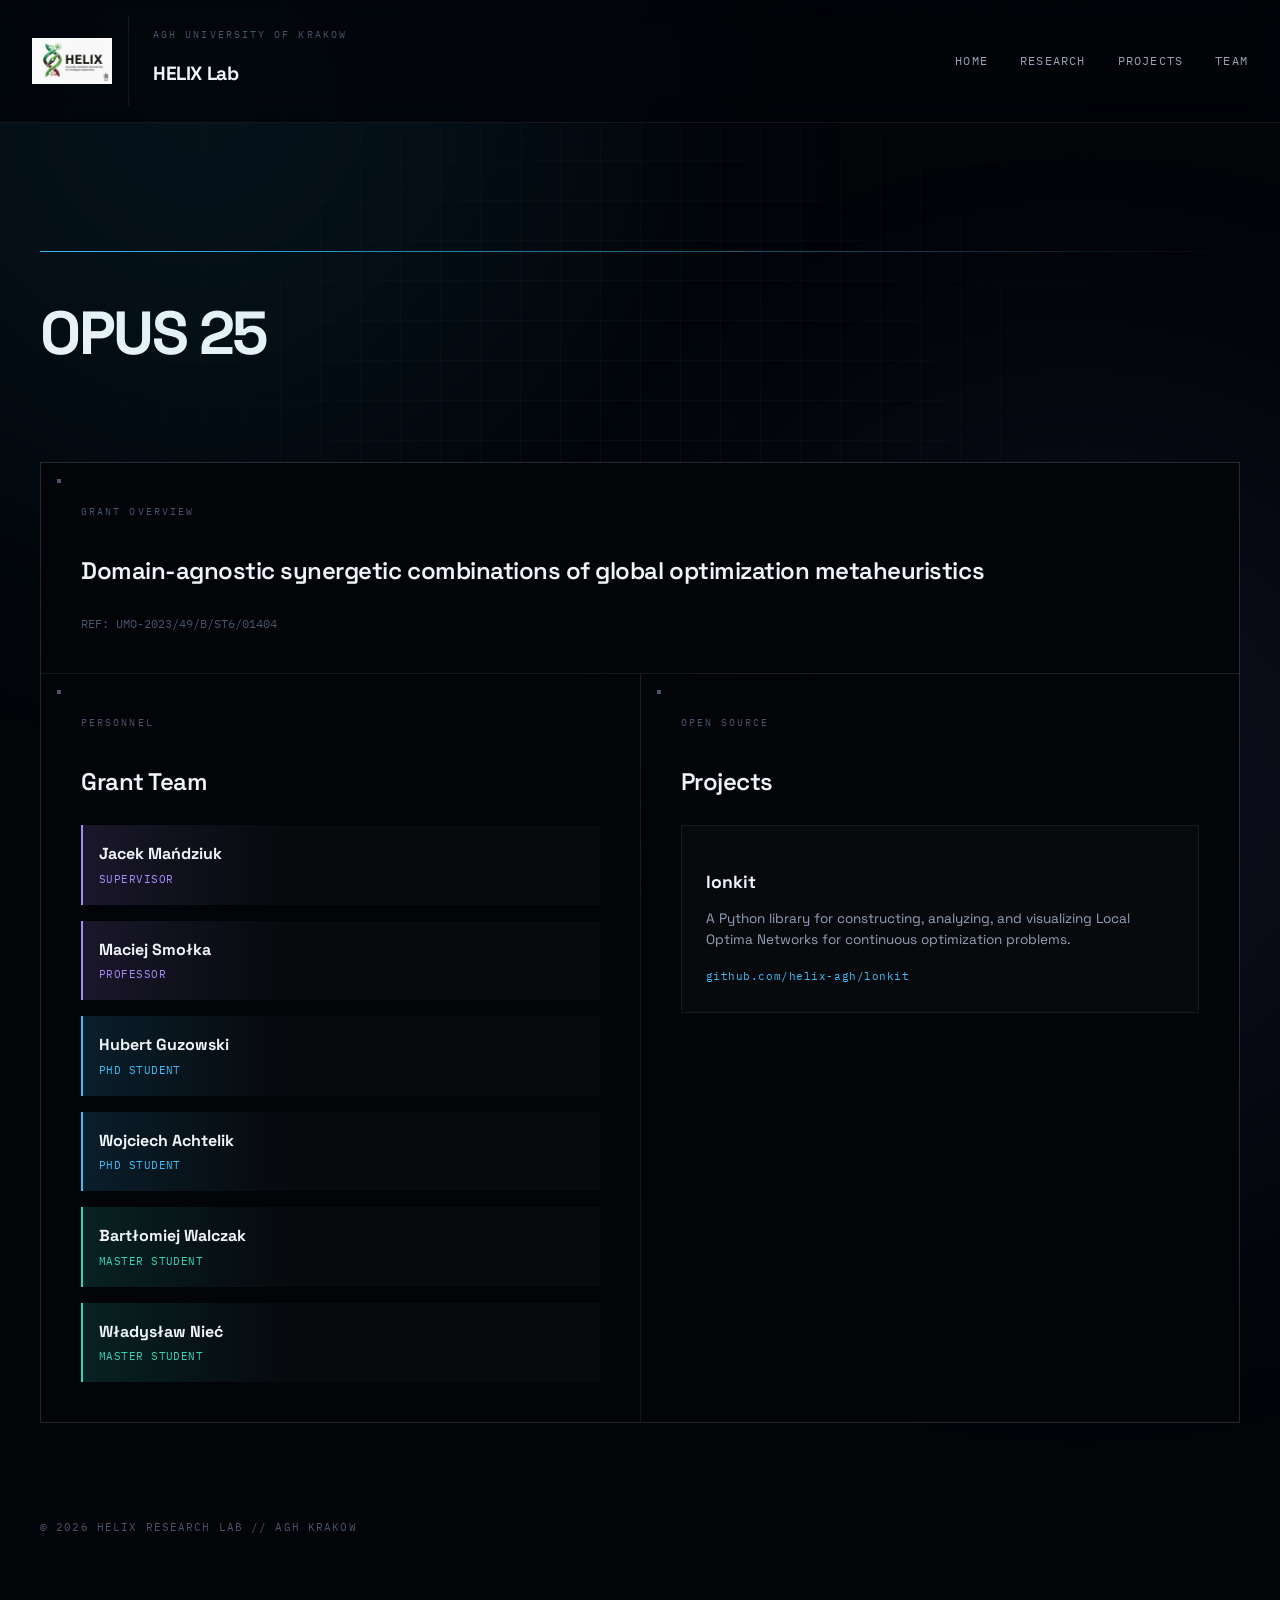
==== opus25.html @ d055b73d "feat: add Opus 25 subpage" ====
<!doctype html>
<html lang="en">

<head>
  <meta charset="UTF-8">
  <meta name="viewport" content="width=device-width, initial-scale=1.0">
  <title>OPUS 25 | HELIX Research Group</title>
  <meta name="description"
    content="OPUS 25 Grant — Domain-agnostic synergetic combinations of global optimization metaheuristics.">
  <link rel="preconnect" href="https://fonts.googleapis.com">
  <link rel="preconnect" href="https://fonts.gstatic.com" crossorigin>
  <link
    href="https://fonts.googleapis.com/css2?family=Space+Grotesk:wght@400;500;700&family=IBM+Plex+Mono:wght@400;500&display=swap"
    rel="stylesheet">
  <link rel="stylesheet" href="styles.css">
</head>

<body>
  <div class="bg-overlay" aria-hidden="true"></div>
  <div class="glow-orb glow-1"></div>
  <div class="glow-orb glow-2"></div>

  <nav class="topbar">
    <a href="index.html" class="brand">
      <img src="assets/helix_logo.png" alt="HELIX logo">
      <div class="brand-text">
        <p class="brand-kicker">AGH University of Krakow</p>
        <h1 class="brand-name">HELIX Lab</h1>
      </div>
    </a>
    <div class="nav-links">
      <a href="index.html">Home</a>
      <a href="index.html#research">Research</a>
      <a href="index.html#projects">Projects</a>
      <a href="index.html#team">Team</a>
    </div>
  </nav>

  <header class="hero">
    <div class="technical-line"></div>
    <h2 class="hero-title">OPUS 25</h2>
  </header>

  <main class="bento-grid">
    <!-- Grant Overview -->
    <section class="card span-12">
      <span class="card-label">Grant Overview</span>
      <h2 class="card-title">Domain-agnostic synergetic combinations of global optimization metaheuristics</h2>
      <div class="card-content">
        <div style="font-family: var(--font-mono); font-size: 0.75rem; color: var(--ink-muted); margin-top: 0.5rem;">
          REF: UMO-2023/49/B/ST6/01404
        </div>
      </div>
    </section>

    <!-- Team -->
    <section class="card span-6">
      <span class="card-label">Personnel</span>
      <h2 class="card-title">Grant Team</h2>
      <div class="team-list">
        <div class="team-member role-professor">
          <div class="team-name">Jacek Mańdziuk</div>
          <div class="team-role">Supervisor</div>
        </div>
        <div class="team-member role-professor">
          <div class="team-name">Maciej Smołka</div>
          <div class="team-role">Professor</div>
        </div>
        <div class="team-member role-phd">
          <div class="team-name">Hubert Guzowski</div>
          <div class="team-role">PhD Student</div>
        </div>
        <div class="team-member role-phd">
          <div class="team-name">Wojciech Achtelik</div>
          <div class="team-role">PhD Student</div>
        </div>
        <div class="team-member role-master">
          <div class="team-name">Bartłomiej Walczak</div>
          <div class="team-role">Master Student</div>
        </div>
        <div class="team-member role-master">
          <div class="team-name">Władysław Nieć</div>
          <div class="team-role">Master Student</div>
        </div>
      </div>
    </section>

    <!-- Projects -->
    <section class="card span-6">
      <span class="card-label">Open Source</span>
      <h2 class="card-title">Projects</h2>
      <div class="project-grid" style="grid-template-columns: 1fr;">
        <a href="https://github.com/helix-agh/lonkit" target="_blank" rel="noopener" class="project-card">
          <div class="project-info">
            <h3>lonkit</h3>
            <p>A Python library for constructing, analyzing, and visualizing Local Optima Networks for continuous
              optimization problems.</p>
            <span class="project-link">github.com/helix-agh/lonkit</span>
          </div>
        </a>
      </div>
    </section>
  </main>

  <footer>
    <div>&copy; 2026 HELIX RESEARCH LAB // AGH KRAKOW</div>
  </footer>
</body>

</html>
---- styles.css ----
:root {
  --bg: #020408;
  --bg-grid: rgba(255, 255, 255, 0.03);
  --panel: rgba(6, 10, 18, 0.8);
  --panel-border: rgba(255, 255, 255, 0.07);
  --panel-hover: rgba(76, 175, 242, 0.1);
  --ink: #f0f4f8;
  --ink-soft: #94a3b8;
  --ink-muted: #475569;
  --accent: #38bdf8; /* Sophisticated Science Blue */
  --accent-2: #818cf8;
  --accent-dim: rgba(56, 189, 248, 0.15);
  --role-professor: #a78bfa;
  --role-phd: #38bdf8;
  --role-master: #2dd4bf;
  --role-professor-dim: rgba(167, 139, 250, 0.14);
  --role-phd-dim: rgba(56, 189, 248, 0.14);
  --role-master-dim: rgba(45, 212, 191, 0.14);
  --font-sans: "Space Grotesk", sans-serif;
  --font-mono: "IBM Plex Mono", monospace;
  --glass: blur(16px);
}

* {
  box-sizing: border-box;
  -webkit-font-smoothing: antialiased;
}

html {
  scroll-behavior: smooth;
  background: var(--bg);
}

body {
  margin: 0;
  padding: 0;
  font-family: var(--font-sans);
  color: var(--ink);
  line-height: 1.6;
  overflow-x: hidden;
}

/* Technical Grid Background */
.bg-overlay {
  position: fixed;
  top: 0;
  left: 0;
  width: 100%;
  height: 100%;
  z-index: -1;
  background-image: 
    linear-gradient(var(--bg-grid) 1px, transparent 1px),
    linear-gradient(90deg, var(--bg-grid) 1px, transparent 1px);
  background-size: 40px 40px;
  mask-image: radial-gradient(circle at 50% 50%, black, transparent 90%);
}

.glow-orb {
  position: absolute;
  width: 800px;
  height: 800px;
  border-radius: 50%;
  filter: blur(140px);
  opacity: 0.08;
  pointer-events: none;
}

.glow-1 { background: var(--accent); top: -300px; left: -200px; }
.glow-2 { background: var(--accent-2); bottom: -300px; right: -200px; }

/* Navigation - Sharper, more technical */
.topbar {
  position: sticky;
  top: 0;
  z-index: 100;
  width: 100%;
  padding: 1rem 2rem;
  background: rgba(2, 4, 8, 0.7);
  backdrop-filter: var(--glass);
  border-bottom: 1px solid var(--panel-border);
  display: flex;
  justify-content: space-between;
  align-items: center;
}

.brand {
  text-decoration: none;
  color: inherit;
  display: flex;
  gap: 1rem;
  align-items: center;
}

.brand img {
  width: 80px;
  height: 80px;
  object-fit: contain;
  transition: transform 0.3s ease;
}

.brand:hover img {
  transform: scale(1.05);
}

.brand-text {
  border-left: 1px solid var(--panel-border);
  padding-left: 1.5rem;
}

.brand-kicker {
  font-family: var(--font-mono);
  font-size: 0.65rem;
  color: var(--ink-muted);
  text-transform: uppercase;
  letter-spacing: 0.2em;
}

.brand-name {
  font-size: 1.2rem;
  font-weight: 700;
  letter-spacing: -0.02em;
}

.nav-links {
  display: flex;
  gap: 2rem;
}

.nav-links a {
  color: var(--ink-soft);
  text-decoration: none;
  font-family: var(--font-mono);
  font-size: 0.75rem;
  text-transform: uppercase;
  letter-spacing: 0.1em;
  transition: color 0.2s;
}

.nav-links a:hover {
  color: var(--accent);
}

/* Hero - Data-dense and serious */
.hero {
  width: min(1200px, 94vw);
  margin: 8rem auto 6rem;
}

.hero-metadata {
  font-family: var(--font-mono);
  font-size: 0.7rem;
  color: var(--accent);
  display: flex;
  gap: 1.5rem;
  margin-bottom: 2rem;
  opacity: 0.8;
}

.hero-metadata span::before {
  content: "[ ";
  color: var(--ink-muted);
}
.hero-metadata span::after {
  content: " ]";
  color: var(--ink-muted);
}

.hero-title {
  font-size: clamp(2.5rem, 5vw, 3.8rem);
  font-weight: 700;
  line-height: 1.05;
  letter-spacing: -0.04em;
  margin-bottom: 2rem;
  max-width: 22ch;
}

.hero-lead {
  font-size: 1.2rem;
  color: var(--ink-soft);
  max-width: 600px;
  margin-bottom: 3rem;
  border-left: 2px solid var(--accent-dim);
  padding-left: 1.5rem;
}

.btn {
  padding: 0.75rem 1.5rem;
  font-family: var(--font-mono);
  font-size: 0.8rem;
  font-weight: 600;
  text-transform: uppercase;
  letter-spacing: 0.1em;
  text-decoration: none;
  transition: all 0.2s;
  border: 1px solid var(--panel-border);
}

.btn-primary {
  background: var(--ink);
  color: var(--bg);
}

.btn-primary:hover {
  background: var(--accent);
  color: var(--bg);
  border-color: var(--accent);
}

.btn-secondary {
  color: var(--ink);
  background: rgba(255,255,255,0.03);
}

/* Bento Grid - Research Dashboard Style */
.bento-grid {
  display: grid;
  grid-template-columns: repeat(12, 1fr);
  gap: 1px; /* Sharp borders */
  background: var(--panel-border);
  width: min(1200px, 94vw);
  margin: 0 auto;
  border: 1px solid var(--panel-border);
}

.card {
  background: var(--bg);
  padding: 2.5rem;
  position: relative;
  transition: background 0.3s;
}

.card:hover {
  background: rgba(255,255,255,0.01);
}

.card::before {
  content: "";
  position: absolute;
  top: 1rem;
  left: 1rem;
  width: 4px;
  height: 4px;
  background: var(--ink-muted);
}

.card-label {
  font-family: var(--font-mono);
  font-size: 0.65rem;
  color: var(--ink-muted);
  text-transform: uppercase;
  letter-spacing: 0.2em;
  margin-bottom: 2rem;
  display: block;
}

.card-title {
  font-size: 1.5rem;
  font-weight: 600;
  margin-bottom: 1.5rem;
  letter-spacing: -0.02em;
}

/* Specific Card Layouts */
.span-4 { grid-column: span 4; }
.span-6 { grid-column: span 6; }
.span-8 { grid-column: span 8; }
.span-12 { grid-column: span 12; }

/* Research Stats */
.stat-row {
  display: flex;
  justify-content: space-between;
  padding: 0.75rem 0;
  border-bottom: 1px solid var(--panel-border);
}

.stat-value {
  font-family: var(--font-mono);
  color: var(--accent);
  font-weight: 600;
}

/* Area Grid */
.area-grid {
  display: grid;
  grid-template-columns: repeat(4, 1fr);
  gap: 2rem;
}

.area-item h3 {
  font-size: 0.9rem;
  font-weight: 700;
  margin-bottom: 0.75rem;
  color: var(--accent);
  text-transform: uppercase;
  letter-spacing: 0.05em;
}

.area-item p {
  font-size: 0.85rem;
  color: var(--ink-soft);
  line-height: 1.5;
}

/* Project Cards */
.project-grid {
  display: grid;
  grid-template-columns: repeat(2, 1fr);
  gap: 1.5rem;
}

.project-card {
  display: flex;
  gap: 1.5rem;
  padding: 1.5rem;
  border: 1px solid var(--panel-border);
  background: rgba(255, 255, 255, 0.02);
  text-decoration: none;
  color: inherit;
  transition: background 0.2s, border-color 0.2s;
}

.project-card:hover {
  background: var(--panel-hover);
  border-color: var(--accent);
}

.project-info h3 {
  font-size: 1.1rem;
  font-weight: 700;
  margin-bottom: 0.5rem;
  color: var(--ink);
}

.project-info p {
  font-size: 0.85rem;
  color: var(--ink-soft);
  line-height: 1.5;
  margin-bottom: 0.75rem;
}

.project-link {
  font-family: var(--font-mono);
  font-size: 0.7rem;
  color: var(--accent);
  letter-spacing: 0.05em;
}

/* Team */
.team-list {
  display: grid;
  gap: 1rem;
}

.team-member {
  padding: 1rem;
  border-left: 2px solid var(--panel-border);
  background: rgba(255, 255, 255, 0.02);
}

.team-name {
  font-weight: 700;
}

.team-role {
  margin-top: 0.25rem;
  font-family: var(--font-mono);
  font-size: 0.7rem;
  letter-spacing: 0.04em;
  text-transform: uppercase;
}

.role-professor {
  border-left-color: var(--role-professor);
  background: linear-gradient(90deg, var(--role-professor-dim), rgba(255, 255, 255, 0.02) 40%);
}

.role-professor .team-role {
  color: var(--role-professor);
}

.role-phd {
  border-left-color: var(--role-phd);
  background: linear-gradient(90deg, var(--role-phd-dim), rgba(255, 255, 255, 0.02) 40%);
}

.role-phd .team-role {
  color: var(--role-phd);
}

.role-master {
  border-left-color: var(--role-master);
  background: linear-gradient(90deg, var(--role-master-dim), rgba(255, 255, 255, 0.02) 40%);
}

.role-master .team-role {
  color: var(--role-master);
}

/* Collaboration Layout */
.collab-layout {
  display: flex;
  gap: 4rem;
  align-items: flex-start;
}

.collab-partners {
  width: 300px;
  flex-shrink: 0;
  padding: 1.5rem;
  background: var(--accent-dim);
  border: 1px solid var(--accent);
}

@media (max-width: 768px) {
  .project-grid { grid-template-columns: 1fr; }
  .collab-layout {
    flex-direction: column;
    gap: 2rem;
  }
  .collab-partners {
    width: 100%;
  }
}

/* Footer */
footer {
  width: min(1200px, 94vw);
  margin: 6rem auto 4rem;
  display: flex;
  justify-content: space-between;
  align-items: center;
  font-family: var(--font-mono);
  font-size: 0.7rem;
  color: var(--ink-muted);
  text-transform: uppercase;
  letter-spacing: 0.1em;
}

/* Animations */
@keyframes lineGrow {
  from { width: 0; }
  to { width: 100%; }
}

.technical-line {
  height: 1px;
  background: linear-gradient(90deg, var(--accent), transparent);
  margin-bottom: 2rem;
  animation: lineGrow 1.5s ease-out forwards;
}

@media (max-width: 1024px) {
  .span-4, .span-6, .span-8 { grid-column: span 6; }
  .area-grid { grid-template-columns: repeat(2, 1fr); }
}

@media (max-width: 768px) {
  .span-4, .span-6, .span-8, .span-12 { grid-column: span 12; }
  .nav-links { display: none; }
  .area-grid { grid-template-columns: 1fr; }
  .hero-title { font-size: 2.5rem; }
}
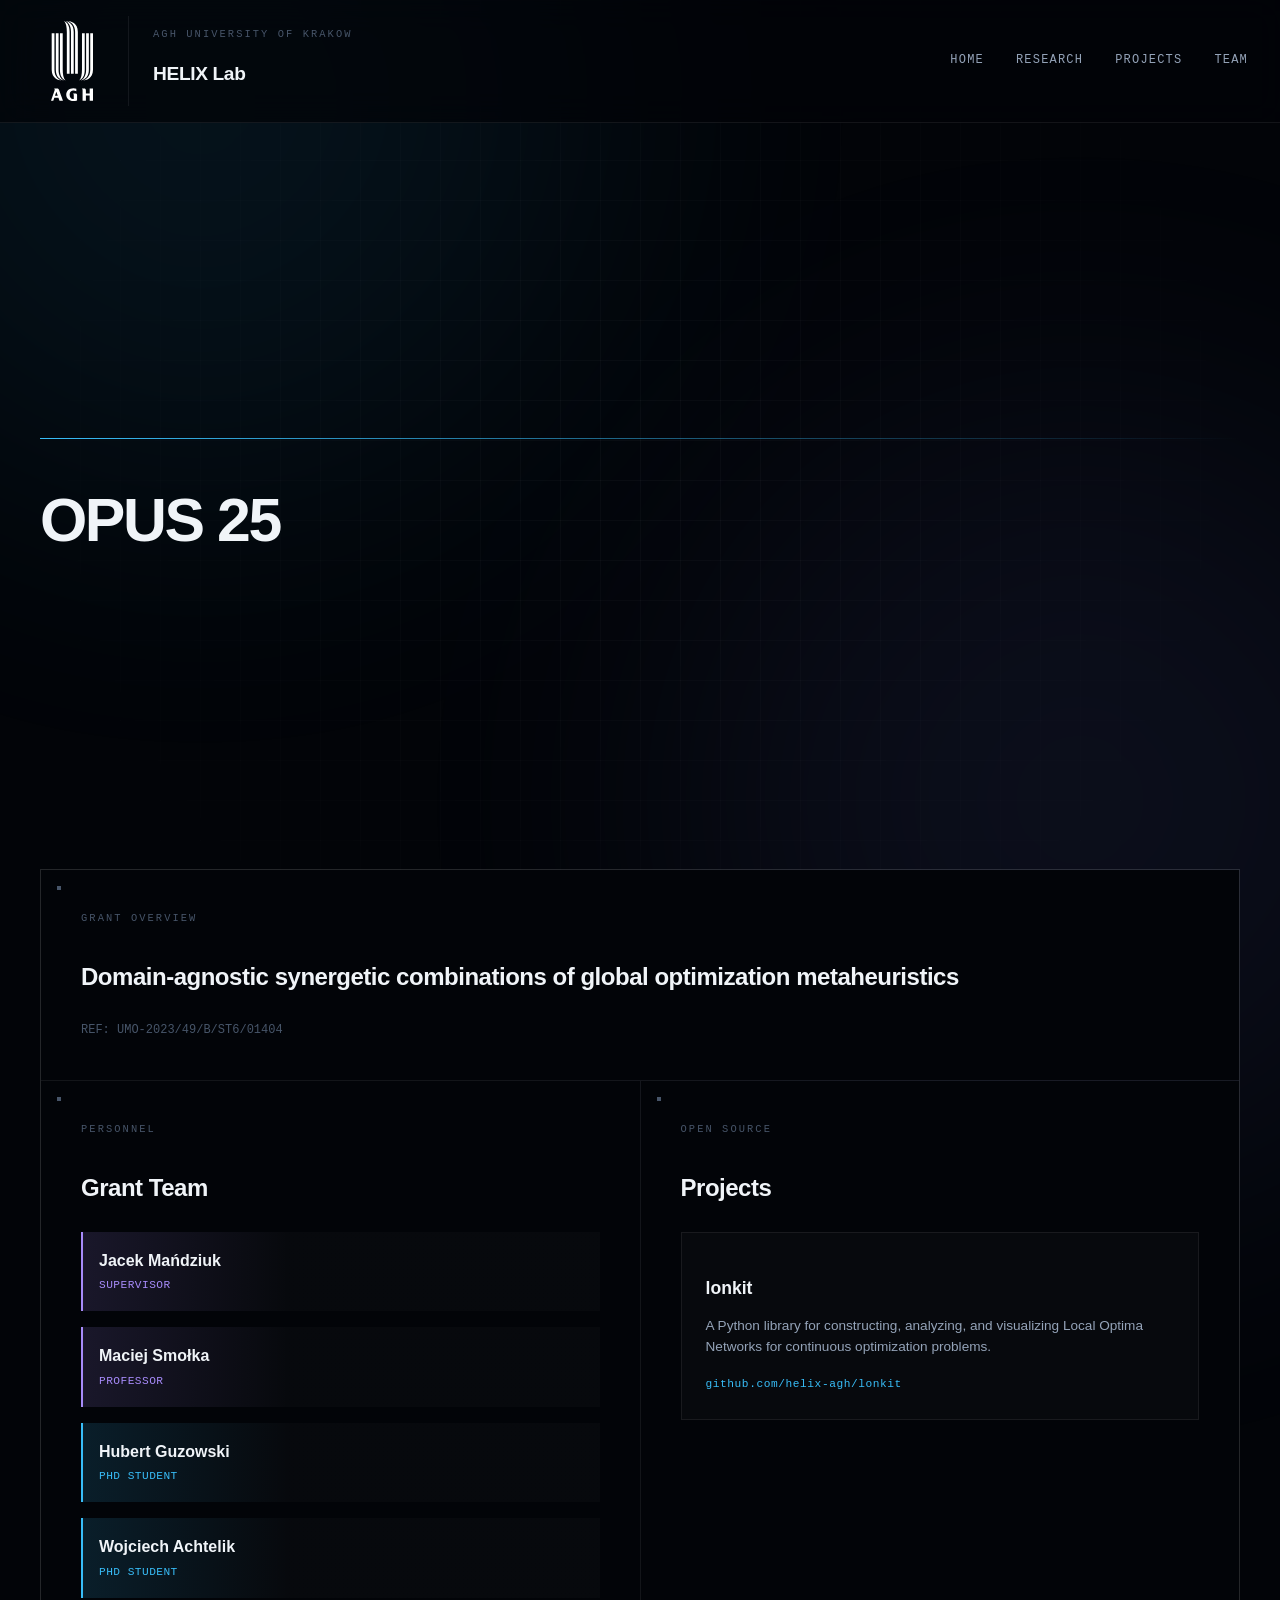
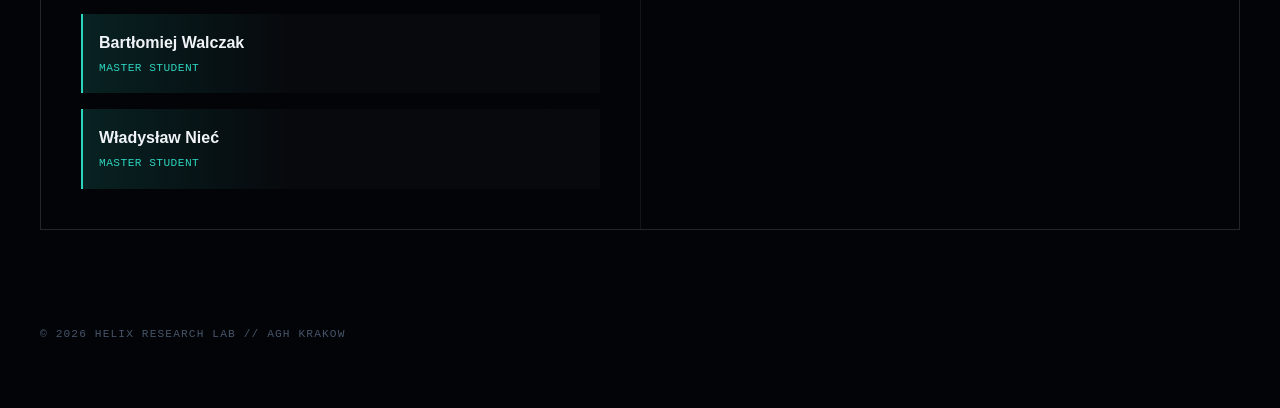
==== commit 60b35d4e: "feat: redesign page" ====
--- a/opus25.html
+++ b/opus25.html
@@ -6,13 +6,157 @@
   <meta name="viewport" content="width=device-width, initial-scale=1.0">
   <title>OPUS 25 | HELIX Research Group</title>
   <meta name="description"
-    content="OPUS 25 Grant — Domain-agnostic synergetic combinations of global optimization metaheuristics.">
-  <link rel="preconnect" href="https://fonts.googleapis.com">
-  <link rel="preconnect" href="https://fonts.gstatic.com" crossorigin>
-  <link
-    href="https://fonts.googleapis.com/css2?family=Space+Grotesk:wght@400;500;700&family=IBM+Plex+Mono:wght@400;500&display=swap"
-    rel="stylesheet">
+    content="OPUS 25 (NCN Grant UMO-2023/49/B/ST6/01404) — Domain-agnostic synergetic combinations of global optimization metaheuristics. Research by HELIX Group at AGH University of Krakow, Poland.">
+  <meta name="keywords"
+    content="OPUS 25, NCN grant, global optimization, metaheuristics, synergetic combinations, domain-agnostic optimization, HELIX, AGH University, Krakow, evolutionary computation">
+  <meta name="robots" content="index, follow">
+  <link rel="canonical" href="https://helix-agh.github.io/opus25.html">
+  <link rel="icon" type="image/png" href="assets/agh-tile.png">
+  <meta property="og:locale" content="en_US">
+  <meta property="og:type" content="article">
+  <meta property="og:site_name" content="HELIX Research Group">
+  <meta property="og:title" content="OPUS 25 | HELIX Research Group">
+  <meta property="og:description"
+    content="OPUS 25 (NCN Grant UMO-2023/49/B/ST6/01404) — Domain-agnostic synergetic combinations of global optimization metaheuristics. Research by HELIX Group at AGH University of Krakow, Poland.">
+  <meta property="og:url" content="https://helix-agh.github.io/opus25.html">
+  <meta property="og:image" content="https://helix-agh.github.io/assets/og.png">
+  <meta property="og:image:type" content="image/png">
+  <meta property="og:image:width" content="1200">
+  <meta property="og:image:height" content="630">
+  <meta property="og:image:alt" content="HELIX Research Group — AGH University of Krakow">
+  <meta name="twitter:card" content="summary_large_image">
+  <meta name="twitter:title" content="OPUS 25 | HELIX Research Group">
+  <meta name="twitter:description"
+    content="OPUS 25 (NCN Grant UMO-2023/49/B/ST6/01404) — Domain-agnostic synergetic combinations of global optimization metaheuristics. Research by HELIX Group at AGH University of Krakow, Poland.">
+  <meta name="twitter:image" content="https://helix-agh.github.io/assets/og.png">
+  <meta name="twitter:image:alt" content="HELIX Research Group — AGH University of Krakow">
+  <link rel="preload" href="assets/fonts/SpaceGrotesk-700-latin.woff2" as="font" type="font/woff2" crossorigin>
+  <link rel="preload" href="assets/fonts/SpaceGrotesk-400-latin.woff2" as="font" type="font/woff2" crossorigin>
   <link rel="stylesheet" href="styles.css">
+  <script type="application/ld+json">
+    {
+      "@context": "https://schema.org",
+      "@graph": [
+        {
+          "@type": "WebPage",
+          "@id": "https://helix-agh.github.io/opus25.html#webpage",
+          "url": "https://helix-agh.github.io/opus25.html",
+          "name": "OPUS 25 | HELIX Research Group",
+          "description": "OPUS 25 (NCN Grant UMO-2023/49/B/ST6/01404) — Domain-agnostic synergetic combinations of global optimization metaheuristics. Research by HELIX Group at AGH University of Krakow, Poland.",
+          "isPartOf": {
+            "@id": "https://helix-agh.github.io/#website"
+          },
+          "about": [
+            {
+              "@id": "https://helix-agh.github.io/#organization"
+            },
+            {
+              "@id": "https://helix-agh.github.io/opus25.html#project"
+            }
+          ]
+        },
+        {
+          "@type": "ResearchOrganization",
+          "@id": "https://helix-agh.github.io/#organization",
+          "name": "HELIX Research Group",
+          "alternateName": "HELIX Lab",
+          "url": "https://helix-agh.github.io/",
+          "logo": {
+            "@type": "ImageObject",
+            "url": "https://helix-agh.github.io/assets/agh-tile.png"
+          },
+          "parentOrganization": {
+            "@type": "CollegeOrUniversity",
+            "name": "AGH University of Krakow",
+            "url": "https://www.agh.edu.pl/"
+          }
+        },
+        {
+          "@type": "ResearchProject",
+          "@id": "https://helix-agh.github.io/opus25.html#project",
+          "name": "Domain-agnostic synergetic combinations of global optimization metaheuristics",
+          "alternateName": "OPUS 25",
+          "identifier": "UMO-2023/49/B/ST6/01404",
+          "url": "https://helix-agh.github.io/opus25.html",
+          "description": "Research project focused on domain-agnostic synergetic combinations of global optimization metaheuristics.",
+          "member": [
+            {
+              "@id": "https://helix-agh.github.io/#jacek-mandziuk"
+            },
+            {
+              "@id": "https://helix-agh.github.io/#maciej-smolka"
+            },
+            {
+              "@id": "https://helix-agh.github.io/#hubert-guzowski"
+            },
+            {
+              "@id": "https://helix-agh.github.io/#wojciech-achtelik"
+            },
+            {
+              "@id": "https://helix-agh.github.io/#bartlomiej-walczak"
+            },
+            {
+              "@id": "https://helix-agh.github.io/#wladyslaw-niec"
+            }
+          ]
+        },
+        {
+          "@type": "Person",
+          "@id": "https://helix-agh.github.io/#jacek-mandziuk",
+          "name": "Jacek Mańdziuk",
+          "jobTitle": "Supervisor",
+          "affiliation": {
+            "@id": "https://helix-agh.github.io/#organization"
+          }
+        },
+        {
+          "@type": "Person",
+          "@id": "https://helix-agh.github.io/#maciej-smolka",
+          "name": "Maciej Smołka",
+          "jobTitle": "Professor",
+          "affiliation": {
+            "@id": "https://helix-agh.github.io/#organization"
+          }
+        },
+        {
+          "@type": "Person",
+          "@id": "https://helix-agh.github.io/#hubert-guzowski",
+          "name": "Hubert Guzowski",
+          "jobTitle": "PhD Student",
+          "affiliation": {
+            "@id": "https://helix-agh.github.io/#organization"
+          }
+        },
+        {
+          "@type": "Person",
+          "@id": "https://helix-agh.github.io/#wojciech-achtelik",
+          "name": "Wojciech Achtelik",
+          "jobTitle": "PhD Student",
+          "affiliation": {
+            "@id": "https://helix-agh.github.io/#organization"
+          }
+        },
+        {
+          "@type": "Person",
+          "@id": "https://helix-agh.github.io/#bartlomiej-walczak",
+          "name": "Bartłomiej Walczak",
+          "jobTitle": "Master Student",
+          "affiliation": {
+            "@id": "https://helix-agh.github.io/#organization"
+          }
+        },
+        {
+          "@type": "Person",
+          "@id": "https://helix-agh.github.io/#wladyslaw-niec",
+          "name": "Władysław Nieć",
+          "jobTitle": "Master Student",
+          "affiliation": {
+            "@id": "https://helix-agh.github.io/#organization"
+          }
+        }
+      ]
+    }
+  </script>
 </head>
 
 <body>
@@ -22,7 +166,7 @@
 
   <nav class="topbar">
     <a href="index.html" class="brand">
-      <img src="assets/helix_logo.png" alt="HELIX logo">
+      <img src="assets/agh.svg" alt="AGH University of Krakow logo" width="80" height="80">
       <div class="brand-text">
         <p class="brand-kicker">AGH University of Krakow</p>
         <h1 class="brand-name">HELIX Lab</h1>
@@ -37,8 +181,10 @@
   </nav>
 
   <header class="hero">
-    <div class="technical-line"></div>
-    <h2 class="hero-title">OPUS 25</h2>
+    <div class="hero-inner">
+      <div class="technical-line"></div>
+      <h2 class="hero-title">OPUS 25</h2>
+    </div>
   </header>
 
   <main class="bento-grid">
--- a/styles.css
+++ b/styles.css
@@ -1,3 +1,95 @@
+/* Self-hosted fonts (latin + latin-ext for Polish glyphs) */
+/* latin-ext */
+@font-face {
+  font-family: 'IBM Plex Mono';
+  font-style: normal;
+  font-weight: 400;
+  font-display: swap;
+  src: url(assets/fonts/IBMPlexMono-400-latin-ext.woff2) format('woff2');
+  unicode-range: U+0100-02BA, U+02BD-02C5, U+02C7-02CC, U+02CE-02D7, U+02DD-02FF, U+0304, U+0308, U+0329, U+1D00-1DBF, U+1E00-1E9F, U+1EF2-1EFF, U+2020, U+20A0-20AB, U+20AD-20C0, U+2113, U+2C60-2C7F, U+A720-A7FF;
+}
+/* latin */
+@font-face {
+  font-family: 'IBM Plex Mono';
+  font-style: normal;
+  font-weight: 400;
+  font-display: swap;
+  src: url(assets/fonts/IBMPlexMono-400-latin.woff2) format('woff2');
+  unicode-range: U+0000-00FF, U+0131, U+0152-0153, U+02BB-02BC, U+02C6, U+02DA, U+02DC, U+0304, U+0308, U+0329, U+2000-206F, U+20AC, U+2122, U+2191, U+2193, U+2212, U+2215, U+FEFF, U+FFFD;
+}
+/* latin-ext */
+@font-face {
+  font-family: 'IBM Plex Mono';
+  font-style: normal;
+  font-weight: 500;
+  font-display: swap;
+  src: url(assets/fonts/IBMPlexMono-500-latin-ext.woff2) format('woff2');
+  unicode-range: U+0100-02BA, U+02BD-02C5, U+02C7-02CC, U+02CE-02D7, U+02DD-02FF, U+0304, U+0308, U+0329, U+1D00-1DBF, U+1E00-1E9F, U+1EF2-1EFF, U+2020, U+20A0-20AB, U+20AD-20C0, U+2113, U+2C60-2C7F, U+A720-A7FF;
+}
+/* latin */
+@font-face {
+  font-family: 'IBM Plex Mono';
+  font-style: normal;
+  font-weight: 500;
+  font-display: swap;
+  src: url(assets/fonts/IBMPlexMono-500-latin.woff2) format('woff2');
+  unicode-range: U+0000-00FF, U+0131, U+0152-0153, U+02BB-02BC, U+02C6, U+02DA, U+02DC, U+0304, U+0308, U+0329, U+2000-206F, U+20AC, U+2122, U+2191, U+2193, U+2212, U+2215, U+FEFF, U+FFFD;
+}
+/* latin-ext */
+@font-face {
+  font-family: 'Space Grotesk';
+  font-style: normal;
+  font-weight: 400;
+  font-display: swap;
+  src: url(assets/fonts/SpaceGrotesk-400-latin-ext.woff2) format('woff2');
+  unicode-range: U+0100-02BA, U+02BD-02C5, U+02C7-02CC, U+02CE-02D7, U+02DD-02FF, U+0304, U+0308, U+0329, U+1D00-1DBF, U+1E00-1E9F, U+1EF2-1EFF, U+2020, U+20A0-20AB, U+20AD-20C0, U+2113, U+2C60-2C7F, U+A720-A7FF;
+}
+/* latin */
+@font-face {
+  font-family: 'Space Grotesk';
+  font-style: normal;
+  font-weight: 400;
+  font-display: swap;
+  src: url(assets/fonts/SpaceGrotesk-400-latin.woff2) format('woff2');
+  unicode-range: U+0000-00FF, U+0131, U+0152-0153, U+02BB-02BC, U+02C6, U+02DA, U+02DC, U+0304, U+0308, U+0329, U+2000-206F, U+20AC, U+2122, U+2191, U+2193, U+2212, U+2215, U+FEFF, U+FFFD;
+}
+/* latin-ext */
+@font-face {
+  font-family: 'Space Grotesk';
+  font-style: normal;
+  font-weight: 500;
+  font-display: swap;
+  src: url(assets/fonts/SpaceGrotesk-500-latin-ext.woff2) format('woff2');
+  unicode-range: U+0100-02BA, U+02BD-02C5, U+02C7-02CC, U+02CE-02D7, U+02DD-02FF, U+0304, U+0308, U+0329, U+1D00-1DBF, U+1E00-1E9F, U+1EF2-1EFF, U+2020, U+20A0-20AB, U+20AD-20C0, U+2113, U+2C60-2C7F, U+A720-A7FF;
+}
+/* latin */
+@font-face {
+  font-family: 'Space Grotesk';
+  font-style: normal;
+  font-weight: 500;
+  font-display: swap;
+  src: url(assets/fonts/SpaceGrotesk-500-latin.woff2) format('woff2');
+  unicode-range: U+0000-00FF, U+0131, U+0152-0153, U+02BB-02BC, U+02C6, U+02DA, U+02DC, U+0304, U+0308, U+0329, U+2000-206F, U+20AC, U+2122, U+2191, U+2193, U+2212, U+2215, U+FEFF, U+FFFD;
+}
+/* latin-ext */
+@font-face {
+  font-family: 'Space Grotesk';
+  font-style: normal;
+  font-weight: 700;
+  font-display: swap;
+  src: url(assets/fonts/SpaceGrotesk-700-latin-ext.woff2) format('woff2');
+  unicode-range: U+0100-02BA, U+02BD-02C5, U+02C7-02CC, U+02CE-02D7, U+02DD-02FF, U+0304, U+0308, U+0329, U+1D00-1DBF, U+1E00-1E9F, U+1EF2-1EFF, U+2020, U+20A0-20AB, U+20AD-20C0, U+2113, U+2C60-2C7F, U+A720-A7FF;
+}
+/* latin */
+@font-face {
+  font-family: 'Space Grotesk';
+  font-style: normal;
+  font-weight: 700;
+  font-display: swap;
+  src: url(assets/fonts/SpaceGrotesk-700-latin.woff2) format('woff2');
+  unicode-range: U+0000-00FF, U+0131, U+0152-0153, U+02BB-02BC, U+02C6, U+02DA, U+02DC, U+0304, U+0308, U+0329, U+2000-206F, U+20AC, U+2122, U+2191, U+2193, U+2212, U+2215, U+FEFF, U+FFFD;
+}
+
 :root {
   --bg: #020408;
   --bg-grid: rgba(255, 255, 255, 0.03);
@@ -123,6 +215,7 @@
 
 .nav-links {
   display: flex;
+  align-items: center;
   gap: 2rem;
 }
 
@@ -397,6 +490,91 @@
   color: var(--role-master);
 }
 
+/* Announcements */
+.announcements-list {
+  display: grid;
+  gap: 1.5rem;
+}
+
+.announcement {
+  padding: 1.5rem;
+  border: 1px solid var(--panel-border);
+  background: rgba(255, 255, 255, 0.02);
+}
+
+.announcement-header {
+  display: flex;
+  justify-content: space-between;
+  align-items: baseline;
+  margin-bottom: 1rem;
+  padding-bottom: 0.75rem;
+  border-bottom: 1px solid var(--panel-border);
+}
+
+.announcement-title {
+  font-size: 1.1rem;
+  font-weight: 700;
+  color: var(--accent);
+}
+
+.announcement-date {
+  font-family: var(--font-mono);
+  font-size: 0.7rem;
+  color: var(--ink-muted);
+  letter-spacing: 0.05em;
+  flex-shrink: 0;
+  margin-left: 1.5rem;
+}
+
+.announcement-body {
+  font-size: 0.9rem;
+  color: var(--ink-soft);
+  line-height: 1.7;
+}
+
+.announcement-body p {
+  margin: 0 0 0.75rem;
+}
+
+.announcement-body p:last-child {
+  margin-bottom: 0;
+}
+
+.announcement-body a {
+  color: var(--accent);
+  text-decoration: none;
+}
+
+.announcement-body a:hover {
+  text-decoration: underline;
+}
+
+.announcement-body code {
+  font-family: var(--font-mono);
+  font-size: 0.8rem;
+  background: rgba(255, 255, 255, 0.05);
+  padding: 0.15em 0.4em;
+  border: 1px solid var(--panel-border);
+}
+
+.announcement-body pre {
+  background: rgba(255, 255, 255, 0.03);
+  border: 1px solid var(--panel-border);
+  padding: 1rem;
+  overflow-x: auto;
+  margin: 0.75rem 0;
+}
+
+.announcement-body pre code {
+  background: none;
+  border: none;
+  padding: 0;
+}
+
+.announcement-body strong {
+  color: var(--ink);
+}
+
 /* Collaboration Layout */
 .collab-layout {
   display: flex;
@@ -457,7 +635,235 @@
 
 @media (max-width: 768px) {
   .span-4, .span-6, .span-8, .span-12 { grid-column: span 12; }
-  .nav-links { display: none; }
+  .nav-links a:not(.nav-cta) { display: none; }
   .area-grid { grid-template-columns: 1fr; }
   .hero-title { font-size: 2.5rem; }
-}
+  .stats-band { grid-template-columns: repeat(2, 1fr); }
+  .topbar { padding: 0.75rem 1.25rem; }
+  .brand img { width: 52px; height: 52px; }
+  .brand-text { padding-left: 1rem; }
+  .nav-cta { padding: 0.4rem 0.75rem; font-size: 0.7rem; }
+  .statement-band { padding: 3.5rem 1.5rem; }
+}
+
+/* ---------- Spark motif ---------- */
+.spark {
+  color: var(--accent);
+  font-style: normal;
+  opacity: 0.85;
+}
+
+/* ---------- Preloader ---------- */
+.preloader {
+  position: fixed;
+  inset: 0;
+  z-index: 9999;
+  display: flex;
+  align-items: center;
+  justify-content: center;
+  background: var(--bg);
+}
+
+.preloader-mark {
+  font-size: clamp(1.6rem, 4vw, 2.4rem);
+  font-weight: 700;
+  letter-spacing: 0.18em;
+  padding-left: 0.18em;
+  color: var(--ink);
+  opacity: 0;
+}
+
+.preloader--active .preloader-mark {
+  animation: preMark 1s ease forwards;
+}
+
+.preloader--active .preloader-mark .spark {
+  display: inline-block;
+  animation: preSpin 1.1s ease forwards;
+}
+
+.preloader--hide {
+  opacity: 0;
+  transition: opacity 0.6s ease;
+  pointer-events: none;
+}
+
+@keyframes preMark {
+  from { opacity: 0; letter-spacing: 0.4em; }
+  to { opacity: 1; letter-spacing: 0.18em; }
+}
+
+@keyframes preSpin {
+  from { transform: rotate(-90deg) scale(0.6); opacity: 0; }
+  to { transform: rotate(0) scale(1); opacity: 0.85; }
+}
+
+/* ---------- Hero generative background ---------- */
+.hero {
+  position: relative;
+  min-height: 58vh;
+  display: flex;
+  align-items: center;
+}
+
+.hero-canvas {
+  position: absolute;
+  inset: 0;
+  width: 100%;
+  height: 100%;
+  z-index: 0;
+  opacity: 0.85;
+  -webkit-mask-image: radial-gradient(120% 100% at 70% 50%, black 35%, transparent 85%);
+  mask-image: radial-gradient(120% 100% at 70% 50%, black 35%, transparent 85%);
+  pointer-events: none;
+}
+
+.hero-inner {
+  position: relative;
+  z-index: 1;
+  width: 100%;
+}
+
+/* ---------- Nav CTA ---------- */
+.nav-cta {
+  border: 1px solid var(--accent);
+  color: var(--accent) !important;
+  padding: 0.45rem 0.9rem;
+  border-radius: 2px;
+  transition: background 0.2s, color 0.2s;
+}
+
+.nav-cta:hover {
+  background: var(--accent);
+  color: var(--bg) !important;
+}
+
+/* ---------- Stat strip ---------- */
+.stats-band {
+  display: grid;
+  grid-template-columns: repeat(4, 1fr);
+  gap: 1px;
+  padding: 0;
+  background: var(--panel-border);
+}
+
+.stats-band::before { display: none; }
+
+.stat-cell {
+  background: var(--bg);
+  padding: 2.25rem 2.5rem;
+}
+
+.stat-num {
+  font-family: var(--font-mono);
+  font-size: clamp(2rem, 4vw, 2.8rem);
+  font-weight: 500;
+  letter-spacing: -0.02em;
+  color: var(--ink);
+}
+
+.stat-label {
+  margin-top: 0.5rem;
+  font-family: var(--font-mono);
+  font-size: 0.7rem;
+  text-transform: uppercase;
+  letter-spacing: 0.14em;
+  color: var(--ink-muted);
+}
+
+/* ---------- Statement bands ---------- */
+.statement-band {
+  background: var(--bg);
+  text-align: center;
+  padding: 5rem 2.5rem;
+}
+
+.statement-band .spark {
+  display: block;
+  font-size: 1rem;
+  margin-bottom: 1.5rem;
+  opacity: 0.7;
+}
+
+.statement-band p {
+  margin: 0 auto;
+  max-width: 30ch;
+  font-size: clamp(1.4rem, 3vw, 2.1rem);
+  font-weight: 500;
+  line-height: 1.3;
+  letter-spacing: -0.02em;
+  color: var(--ink);
+}
+
+/* ---------- Research themes ticker ---------- */
+.ticker {
+  background: var(--bg);
+  padding: 1.5rem 0;
+  overflow: hidden;
+  -webkit-mask-image: linear-gradient(90deg, transparent, black 12%, black 88%, transparent);
+  mask-image: linear-gradient(90deg, transparent, black 12%, black 88%, transparent);
+}
+
+.ticker::before { display: none; }
+
+.ticker-track {
+  display: flex;
+  align-items: center;
+  gap: 2rem;
+  width: max-content;
+  animation: tickerScroll 64s linear infinite;
+}
+
+.ticker-track span {
+  font-family: var(--font-mono);
+  font-size: 0.85rem;
+  letter-spacing: 0.04em;
+  color: var(--ink-soft);
+  white-space: nowrap;
+}
+
+.ticker-track .spark {
+  font-size: 0.7rem;
+  color: var(--ink-muted);
+}
+
+.ticker:hover .ticker-track {
+  animation-play-state: paused;
+}
+
+@keyframes tickerScroll {
+  from { transform: translateX(0); }
+  to { transform: translateX(-50%); }
+}
+
+/* ---------- Scroll reveal ---------- */
+[data-reveal] {
+  opacity: 0;
+  transform: translateY(14px);
+  transition: opacity 0.6s ease, transform 0.6s ease;
+}
+
+[data-reveal].is-visible {
+  opacity: 1;
+  transform: none;
+}
+
+/* ---------- Hover micro-interactions ---------- */
+.project-card,
+.team-member {
+  transition: background 0.2s, border-color 0.2s, transform 0.2s;
+}
+
+.project-card:hover,
+.team-member:hover {
+  transform: translateY(-2px);
+}
+
+@media (prefers-reduced-motion: reduce) {
+  html { scroll-behavior: auto; }
+  .preloader { display: none; }
+  .technical-line { animation: none; width: 100%; }
+  .ticker-track { animation: none; }
+  [data-reveal] { opacity: 1; transform: none; transition: none; }
+  .project-card:hover, .team-member:hover { transform: none; }
+}
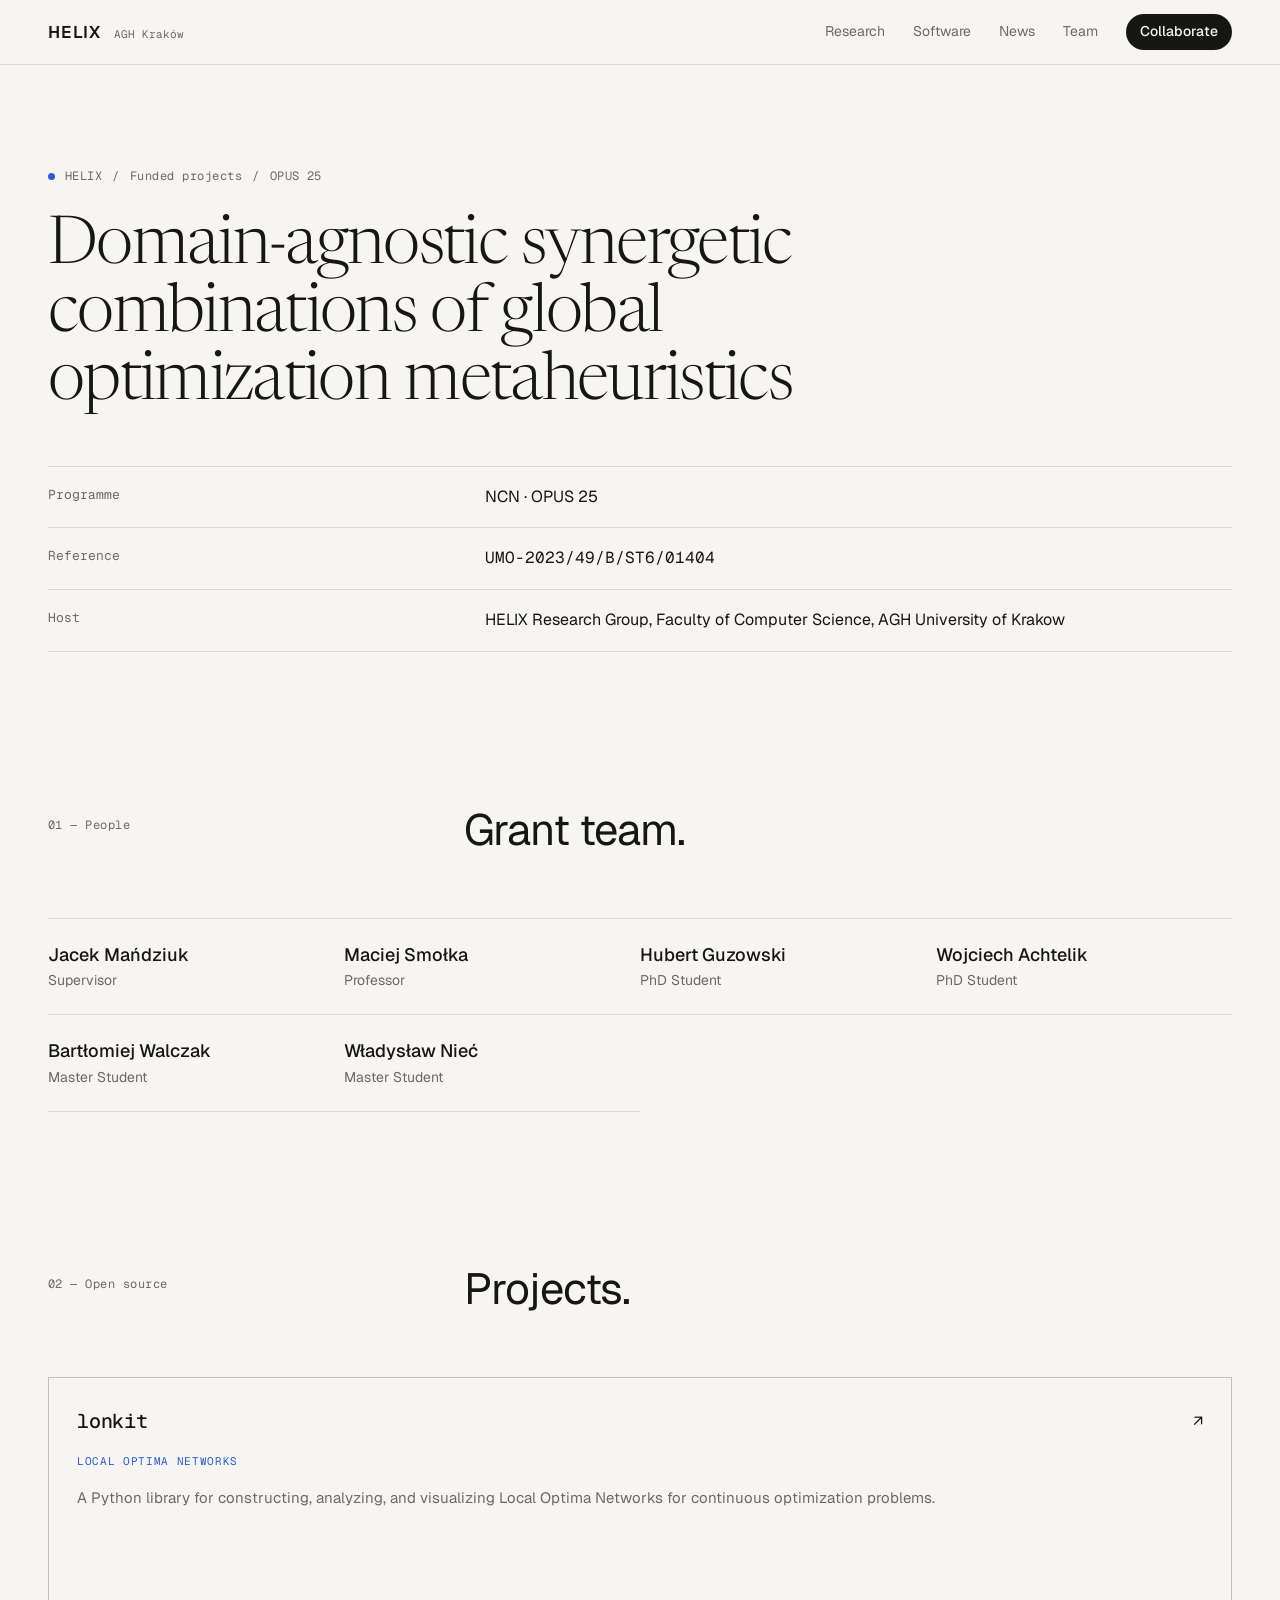
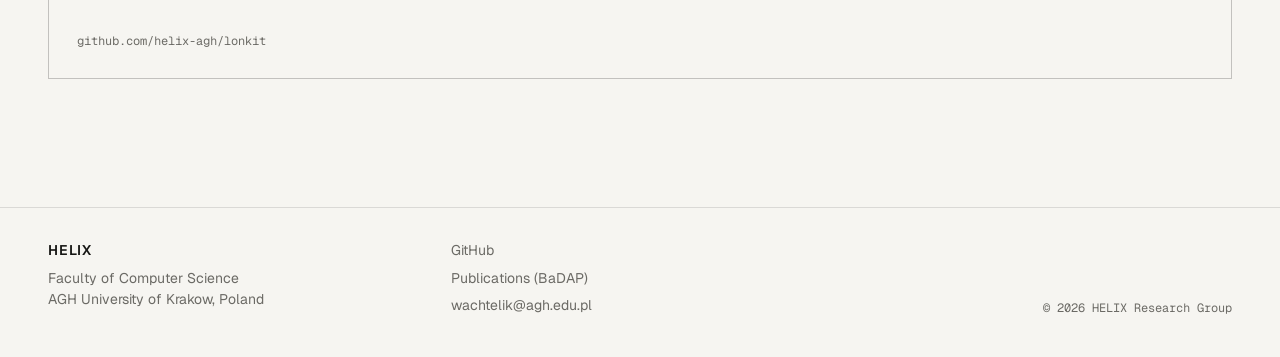
==== commit 9fc2601a: "Redesign site; pre-render news; extend JSON-LD; add llms.txt (SEO/GEO)" ====
--- a/opus25.html
+++ b/opus25.html
@@ -1,23 +1,21 @@
 <!doctype html>
 <html lang="en">
-
 <head>
   <meta charset="UTF-8">
   <meta name="viewport" content="width=device-width, initial-scale=1.0">
-  <title>OPUS 25 | HELIX Research Group</title>
-  <meta name="description"
-    content="OPUS 25 (NCN Grant UMO-2023/49/B/ST6/01404) — Domain-agnostic synergetic combinations of global optimization metaheuristics. Research by HELIX Group at AGH University of Krakow, Poland.">
-  <meta name="keywords"
-    content="OPUS 25, NCN grant, global optimization, metaheuristics, synergetic combinations, domain-agnostic optimization, HELIX, AGH University, Krakow, evolutionary computation">
-  <meta name="robots" content="index, follow">
+  <title>OPUS 25 — Synergetic Combinations of Global Optimization Metaheuristics | HELIX, AGH Kraków</title>
+  <meta name="description" content="OPUS 25 (NCN Grant UMO-2023/49/B/ST6/01404) — Domain-agnostic synergetic combinations of global optimization metaheuristics. Research by HELIX Group at AGH University of Krakow, Poland.">
+  <meta name="keywords" content="OPUS 25, NCN grant, global optimization, metaheuristics, synergetic combinations, domain-agnostic optimization, HELIX, AGH University, Krakow, evolutionary computation">
+  <meta name="robots" content="index, follow, max-image-preview:large, max-snippet:-1">
+  <meta name="theme-color" content="#f6f5f1" media="(prefers-color-scheme: light)">
+  <meta name="theme-color" content="#0f0f0e" media="(prefers-color-scheme: dark)">
   <link rel="canonical" href="https://helix-agh.github.io/opus25.html">
   <link rel="icon" type="image/png" href="assets/agh-tile.png">
   <meta property="og:locale" content="en_US">
   <meta property="og:type" content="article">
   <meta property="og:site_name" content="HELIX Research Group">
   <meta property="og:title" content="OPUS 25 | HELIX Research Group">
-  <meta property="og:description"
-    content="OPUS 25 (NCN Grant UMO-2023/49/B/ST6/01404) — Domain-agnostic synergetic combinations of global optimization metaheuristics. Research by HELIX Group at AGH University of Krakow, Poland.">
+  <meta property="og:description" content="OPUS 25 (NCN Grant UMO-2023/49/B/ST6/01404) — Domain-agnostic synergetic combinations of global optimization metaheuristics. Research by HELIX Group at AGH University of Krakow, Poland.">
   <meta property="og:url" content="https://helix-agh.github.io/opus25.html">
   <meta property="og:image" content="https://helix-agh.github.io/assets/og.png">
   <meta property="og:image:type" content="image/png">
@@ -26,231 +24,161 @@
   <meta property="og:image:alt" content="HELIX Research Group — AGH University of Krakow">
   <meta name="twitter:card" content="summary_large_image">
   <meta name="twitter:title" content="OPUS 25 | HELIX Research Group">
-  <meta name="twitter:description"
-    content="OPUS 25 (NCN Grant UMO-2023/49/B/ST6/01404) — Domain-agnostic synergetic combinations of global optimization metaheuristics. Research by HELIX Group at AGH University of Krakow, Poland.">
+  <meta name="twitter:description" content="OPUS 25 (NCN Grant UMO-2023/49/B/ST6/01404) — Domain-agnostic synergetic combinations of global optimization metaheuristics. Research by HELIX Group at AGH University of Krakow, Poland.">
   <meta name="twitter:image" content="https://helix-agh.github.io/assets/og.png">
   <meta name="twitter:image:alt" content="HELIX Research Group — AGH University of Krakow">
-  <link rel="preload" href="assets/fonts/SpaceGrotesk-700-latin.woff2" as="font" type="font/woff2" crossorigin>
-  <link rel="preload" href="assets/fonts/SpaceGrotesk-400-latin.woff2" as="font" type="font/woff2" crossorigin>
+
+  <link rel="preconnect" href="https://fonts.googleapis.com">
+  <link rel="preconnect" href="https://fonts.gstatic.com" crossorigin>
+  <link rel="stylesheet" href="https://fonts.googleapis.com/css2?family=Geist:wght@400;500;600&amp;family=Geist+Mono:wght@400;500&amp;family=Newsreader:opsz,wght@6..72,300&amp;display=swap">
   <link rel="stylesheet" href="styles.css">
+
   <script type="application/ld+json">
-    {
-      "@context": "https://schema.org",
-      "@graph": [
-        {
-          "@type": "WebPage",
-          "@id": "https://helix-agh.github.io/opus25.html#webpage",
-          "url": "https://helix-agh.github.io/opus25.html",
-          "name": "OPUS 25 | HELIX Research Group",
-          "description": "OPUS 25 (NCN Grant UMO-2023/49/B/ST6/01404) — Domain-agnostic synergetic combinations of global optimization metaheuristics. Research by HELIX Group at AGH University of Krakow, Poland.",
-          "isPartOf": {
-            "@id": "https://helix-agh.github.io/#website"
-          },
-          "about": [
-            {
-              "@id": "https://helix-agh.github.io/#organization"
-            },
-            {
-              "@id": "https://helix-agh.github.io/opus25.html#project"
-            }
-          ]
-        },
-        {
-          "@type": "ResearchOrganization",
-          "@id": "https://helix-agh.github.io/#organization",
-          "name": "HELIX Research Group",
-          "alternateName": "HELIX Lab",
-          "url": "https://helix-agh.github.io/",
-          "logo": {
-            "@type": "ImageObject",
-            "url": "https://helix-agh.github.io/assets/agh-tile.png"
-          },
-          "parentOrganization": {
-            "@type": "CollegeOrUniversity",
-            "name": "AGH University of Krakow",
-            "url": "https://www.agh.edu.pl/"
-          }
-        },
-        {
-          "@type": "ResearchProject",
-          "@id": "https://helix-agh.github.io/opus25.html#project",
-          "name": "Domain-agnostic synergetic combinations of global optimization metaheuristics",
-          "alternateName": "OPUS 25",
-          "identifier": "UMO-2023/49/B/ST6/01404",
-          "url": "https://helix-agh.github.io/opus25.html",
-          "description": "Research project focused on domain-agnostic synergetic combinations of global optimization metaheuristics.",
-          "member": [
-            {
-              "@id": "https://helix-agh.github.io/#jacek-mandziuk"
-            },
-            {
-              "@id": "https://helix-agh.github.io/#maciej-smolka"
-            },
-            {
-              "@id": "https://helix-agh.github.io/#hubert-guzowski"
-            },
-            {
-              "@id": "https://helix-agh.github.io/#wojciech-achtelik"
-            },
-            {
-              "@id": "https://helix-agh.github.io/#bartlomiej-walczak"
-            },
-            {
-              "@id": "https://helix-agh.github.io/#wladyslaw-niec"
-            }
-          ]
-        },
-        {
-          "@type": "Person",
-          "@id": "https://helix-agh.github.io/#jacek-mandziuk",
-          "name": "Jacek Mańdziuk",
-          "jobTitle": "Supervisor",
-          "affiliation": {
-            "@id": "https://helix-agh.github.io/#organization"
-          }
-        },
-        {
-          "@type": "Person",
-          "@id": "https://helix-agh.github.io/#maciej-smolka",
-          "name": "Maciej Smołka",
-          "jobTitle": "Professor",
-          "affiliation": {
-            "@id": "https://helix-agh.github.io/#organization"
-          }
-        },
-        {
-          "@type": "Person",
-          "@id": "https://helix-agh.github.io/#hubert-guzowski",
-          "name": "Hubert Guzowski",
-          "jobTitle": "PhD Student",
-          "affiliation": {
-            "@id": "https://helix-agh.github.io/#organization"
-          }
-        },
-        {
-          "@type": "Person",
-          "@id": "https://helix-agh.github.io/#wojciech-achtelik",
-          "name": "Wojciech Achtelik",
-          "jobTitle": "PhD Student",
-          "affiliation": {
-            "@id": "https://helix-agh.github.io/#organization"
-          }
-        },
-        {
-          "@type": "Person",
-          "@id": "https://helix-agh.github.io/#bartlomiej-walczak",
-          "name": "Bartłomiej Walczak",
-          "jobTitle": "Master Student",
-          "affiliation": {
-            "@id": "https://helix-agh.github.io/#organization"
-          }
-        },
-        {
-          "@type": "Person",
-          "@id": "https://helix-agh.github.io/#wladyslaw-niec",
-          "name": "Władysław Nieć",
-          "jobTitle": "Master Student",
-          "affiliation": {
-            "@id": "https://helix-agh.github.io/#organization"
-          }
-        }
-      ]
-    }
+  {
+    "@context": "https://schema.org",
+    "@graph": [
+      {
+        "@type": "WebPage",
+        "@id": "https://helix-agh.github.io/opus25.html#webpage",
+        "url": "https://helix-agh.github.io/opus25.html",
+        "name": "OPUS 25 | HELIX Research Group",
+        "description": "OPUS 25 (NCN Grant UMO-2023/49/B/ST6/01404) — Domain-agnostic synergetic combinations of global optimization metaheuristics. Research by HELIX Group at AGH University of Krakow, Poland.",
+        "inLanguage": "en",
+        "dateModified": "2026-11-02",
+        "isPartOf": { "@id": "https://helix-agh.github.io/#website" },
+        "about": [ { "@id": "https://helix-agh.github.io/#organization" }, { "@id": "https://helix-agh.github.io/opus25.html#project" } ],
+        "breadcrumb": { "@id": "https://helix-agh.github.io/opus25.html#breadcrumb" }
+      },
+      {
+        "@type": "BreadcrumbList",
+        "@id": "https://helix-agh.github.io/opus25.html#breadcrumb",
+        "itemListElement": [
+          { "@type": "ListItem", "position": 1, "name": "HELIX", "item": "https://helix-agh.github.io/" },
+          { "@type": "ListItem", "position": 2, "name": "OPUS 25", "item": "https://helix-agh.github.io/opus25.html" }
+        ]
+      },
+      {
+        "@type": "ResearchOrganization",
+        "@id": "https://helix-agh.github.io/#organization",
+        "name": "HELIX Research Group",
+        "alternateName": "HELIX Lab",
+        "url": "https://helix-agh.github.io/",
+        "logo": { "@type": "ImageObject", "url": "https://helix-agh.github.io/assets/agh-tile.png" },
+        "parentOrganization": { "@type": "CollegeOrUniversity", "name": "AGH University of Krakow", "url": "https://www.agh.edu.pl/" }
+      },
+      {
+        "@type": "ResearchProject",
+        "@id": "https://helix-agh.github.io/opus25.html#project",
+        "name": "Domain-agnostic synergetic combinations of global optimization metaheuristics",
+        "alternateName": "OPUS 25",
+        "identifier": "UMO-2023/49/B/ST6/01404",
+        "url": "https://helix-agh.github.io/opus25.html",
+        "description": "Research project focused on domain-agnostic synergetic combinations of global optimization metaheuristics.",
+        "funder": { "@type": "Organization", "name": "National Science Centre, Poland (NCN)", "url": "https://www.ncn.gov.pl/" },
+        "parentOrganization": { "@id": "https://helix-agh.github.io/#organization" },
+        "member": [
+          { "@id": "https://helix-agh.github.io/#jacek-mandziuk" },
+          { "@id": "https://helix-agh.github.io/#maciej-smolka" },
+          { "@id": "https://helix-agh.github.io/#hubert-guzowski" },
+          { "@id": "https://helix-agh.github.io/#wojciech-achtelik" },
+          { "@id": "https://helix-agh.github.io/#bartlomiej-walczak" },
+          { "@id": "https://helix-agh.github.io/#wladyslaw-niec" }
+        ]
+      },
+      { "@type": "Person", "@id": "https://helix-agh.github.io/#jacek-mandziuk", "name": "Jacek Mańdziuk", "jobTitle": "Supervisor", "affiliation": { "@id": "https://helix-agh.github.io/#organization" } },
+      { "@type": "Person", "@id": "https://helix-agh.github.io/#maciej-smolka", "name": "Maciej Smołka", "jobTitle": "Professor", "affiliation": { "@id": "https://helix-agh.github.io/#organization" } },
+      { "@type": "Person", "@id": "https://helix-agh.github.io/#hubert-guzowski", "name": "Hubert Guzowski", "jobTitle": "PhD Student", "affiliation": { "@id": "https://helix-agh.github.io/#organization" } },
+      { "@type": "Person", "@id": "https://helix-agh.github.io/#wojciech-achtelik", "name": "Wojciech Achtelik", "jobTitle": "PhD Student", "affiliation": { "@id": "https://helix-agh.github.io/#organization" } },
+      { "@type": "Person", "@id": "https://helix-agh.github.io/#bartlomiej-walczak", "name": "Bartłomiej Walczak", "jobTitle": "Master Student", "affiliation": { "@id": "https://helix-agh.github.io/#organization" } },
+      { "@type": "Person", "@id": "https://helix-agh.github.io/#wladyslaw-niec", "name": "Władysław Nieć", "jobTitle": "Master Student", "affiliation": { "@id": "https://helix-agh.github.io/#organization" } }
+    ]
+  }
+  </script>
+
+  <!-- Google tag (gtag.js) -->
+  <script async src="https://www.googletagmanager.com/gtag/js?id=G-CJT02Z2Z7W"></script>
+  <script>
+    window.dataLayer = window.dataLayer || [];
+    function gtag(){dataLayer.push(arguments);}
+    gtag('js', new Date());
+    gtag('config', 'G-CJT02Z2Z7W');
   </script>
 </head>
 
 <body>
-  <div class="bg-overlay" aria-hidden="true"></div>
-  <div class="glow-orb glow-1"></div>
-  <div class="glow-orb glow-2"></div>
+  <a class="skip" href="#main">Skip to content</a>
 
-  <nav class="topbar">
-    <a href="index.html" class="brand">
-      <img src="assets/agh.svg" alt="AGH University of Krakow logo" width="80" height="80">
-      <div class="brand-text">
-        <p class="brand-kicker">AGH University of Krakow</p>
-        <h1 class="brand-name">HELIX Lab</h1>
-      </div>
-    </a>
-    <div class="nav-links">
-      <a href="index.html">Home</a>
-      <a href="index.html#research">Research</a>
-      <a href="index.html#projects">Projects</a>
-      <a href="index.html#team">Team</a>
-    </div>
-  </nav>
-
-  <header class="hero">
-    <div class="hero-inner">
-      <div class="technical-line"></div>
-      <h2 class="hero-title">OPUS 25</h2>
+  <header class="topbar">
+    <div class="wrap">
+      <a href="/" class="brand" aria-label="HELIX Research Group — home">
+        <span class="brand-name">HELIX</span>
+        <span class="brand-sub">AGH Kraków</span>
+      </a>
+      <nav class="nav-links" aria-label="Primary">
+        <a href="/#research">Research</a>
+        <a href="/#software">Software</a>
+        <a href="/#news">News</a>
+        <a href="/#team">Team</a>
+        <a href="/#contact" class="pill">Collaborate</a>
+      </nav>
     </div>
   </header>
 
-  <main class="bento-grid">
-    <!-- Grant Overview -->
-    <section class="card span-12">
-      <span class="card-label">Grant Overview</span>
-      <h2 class="card-title">Domain-agnostic synergetic combinations of global optimization metaheuristics</h2>
-      <div class="card-content">
-        <div style="font-family: var(--font-mono); font-size: 0.75rem; color: var(--ink-muted); margin-top: 0.5rem;">
-          REF: UMO-2023/49/B/ST6/01404
-        </div>
-      </div>
+  <main id="main">
+    <section class="page-hero wrap" aria-labelledby="page-title">
+      <nav class="eyebrow" aria-label="Breadcrumb"><span class="dot" aria-hidden="true"></span><a href="/">HELIX</a><span aria-hidden="true">/</span><a href="/#projects">Funded projects</a><span aria-hidden="true">/</span><span aria-current="page">OPUS 25</span></nav>
+      <h1 id="page-title" class="display">Domain-agnostic synergetic combinations of global optimization metaheuristics</h1>
+      <ul class="meta-list">
+        <li><span class="k">Programme</span><span>NCN · OPUS 25</span></li>
+        <li><span class="k">Reference</span><span class="mono">UMO-2023/49/B/ST6/01404</span></li>
+        <li><span class="k">Host</span><span>HELIX Research Group, Faculty of Computer Science, AGH University of Krakow</span></li>
+      </ul>
     </section>
 
-    <!-- Team -->
-    <section class="card span-6">
-      <span class="card-label">Personnel</span>
-      <h2 class="card-title">Grant Team</h2>
-      <div class="team-list">
-        <div class="team-member role-professor">
-          <div class="team-name">Jacek Mańdziuk</div>
-          <div class="team-role">Supervisor</div>
-        </div>
-        <div class="team-member role-professor">
-          <div class="team-name">Maciej Smołka</div>
-          <div class="team-role">Professor</div>
-        </div>
-        <div class="team-member role-phd">
-          <div class="team-name">Hubert Guzowski</div>
-          <div class="team-role">PhD Student</div>
-        </div>
-        <div class="team-member role-phd">
-          <div class="team-name">Wojciech Achtelik</div>
-          <div class="team-role">PhD Student</div>
-        </div>
-        <div class="team-member role-master">
-          <div class="team-name">Bartłomiej Walczak</div>
-          <div class="team-role">Master Student</div>
-        </div>
-        <div class="team-member role-master">
-          <div class="team-name">Władysław Nieć</div>
-          <div class="team-role">Master Student</div>
-        </div>
+    <section class="section wrap" aria-labelledby="grant-team-title">
+      <div class="section-head">
+        <p class="kicker">01 — People</p>
+        <h2 id="grant-team-title" class="h2">Grant team.</h2>
       </div>
+      <ul class="team">
+        <li><span class="team-name">Jacek Mańdziuk</span><span class="team-role">Supervisor</span></li>
+        <li><span class="team-name">Maciej Smołka</span><span class="team-role">Professor</span></li>
+        <li><span class="team-name">Hubert Guzowski</span><span class="team-role">PhD Student</span></li>
+        <li><span class="team-name">Wojciech Achtelik</span><span class="team-role">PhD Student</span></li>
+        <li><span class="team-name">Bartłomiej Walczak</span><span class="team-role">Master Student</span></li>
+        <li><span class="team-name">Władysław Nieć</span><span class="team-role">Master Student</span></li>
+      </ul>
     </section>
 
-    <!-- Projects -->
-    <section class="card span-6">
-      <span class="card-label">Open Source</span>
-      <h2 class="card-title">Projects</h2>
-      <div class="project-grid" style="grid-template-columns: 1fr;">
-        <a href="https://github.com/helix-agh/lonkit" target="_blank" rel="noopener" class="project-card">
-          <div class="project-info">
-            <h3>lonkit</h3>
-            <p>A Python library for constructing, analyzing, and visualizing Local Optima Networks for continuous
-              optimization problems.</p>
-            <span class="project-link">github.com/helix-agh/lonkit</span>
-          </div>
+    <section class="section contact wrap" aria-labelledby="grant-software-title">
+      <div class="section-head">
+        <p class="kicker">02 — Open source</p>
+        <h2 id="grant-software-title" class="h2">Projects.</h2>
+      </div>
+      <div class="libs">
+        <a class="lib" href="https://github.com/helix-agh/lonkit" target="_blank" rel="noopener">
+          <div class="lib-top"><h3 class="lib-name">lonkit</h3><span aria-hidden="true">↗</span></div>
+          <span class="lib-tag">Local Optima Networks</span>
+          <p>A Python library for constructing, analyzing, and visualizing Local Optima Networks for continuous optimization problems.</p>
+          <span class="lib-path">github.com/helix-agh/lonkit</span>
         </a>
       </div>
     </section>
   </main>
 
-  <footer>
-    <div>&copy; 2026 HELIX RESEARCH LAB // AGH KRAKOW</div>
+  <footer class="footer">
+    <div class="wrap">
+      <div class="footer-col">
+        <span class="footer-brand">HELIX</span>
+        <address style="font-style:normal">Faculty of Computer Science<br>AGH University of Krakow, Poland</address>
+      </div>
+      <div class="footer-col">
+        <a href="https://github.com/helix-agh" target="_blank" rel="noopener">GitHub</a>
+        <a href="https://badap.agh.edu.pl/autorzy/zespoly/helix-00552?limit=20&amp;language=en" target="_blank" rel="noopener">Publications (BaDAP)</a>
+        <a href="mailto:wachtelik@agh.edu.pl">wachtelik@agh.edu.pl</a>
+      </div>
+      <div class="footer-copy">© 2026 HELIX Research Group</div>
+    </div>
   </footer>
 </body>
-
 </html>
--- a/styles.css
+++ b/styles.css
@@ -1,869 +1,173 @@
-/* Self-hosted fonts (latin + latin-ext for Polish glyphs) */
-/* latin-ext */
-@font-face {
-  font-family: 'IBM Plex Mono';
-  font-style: normal;
-  font-weight: 400;
-  font-display: swap;
-  src: url(assets/fonts/IBMPlexMono-400-latin-ext.woff2) format('woff2');
-  unicode-range: U+0100-02BA, U+02BD-02C5, U+02C7-02CC, U+02CE-02D7, U+02DD-02FF, U+0304, U+0308, U+0329, U+1D00-1DBF, U+1E00-1E9F, U+1EF2-1EFF, U+2020, U+20A0-20AB, U+20AD-20C0, U+2113, U+2C60-2C7F, U+A720-A7FF;
+/* HELIX — site styles. Light by default, dark via prefers-color-scheme. */
+:root {
+  --bg: #f6f5f1;
+  --ink: #161614;
+  --muted: #6b6a65;
+  --line: rgba(22, 22, 20, .12);
+  --panel: #efede7;
+  --accent: #2f5bd3;
+  --on-accent: #fff;
+  --sans: "Geist", system-ui, -apple-system, "Segoe UI", sans-serif;
+  --mono: "Geist Mono", ui-monospace, "SFMono-Regular", Menlo, monospace;
+  --serif: "Newsreader", Georgia, "Times New Roman", serif;
+  --wrap: 1280px;
+  --pad: clamp(20px, 4vw, 48px);
+  --gap-section: clamp(96px, 12vw, 160px);
+  color-scheme: light dark;
 }
-/* latin */
-@font-face {
-  font-family: 'IBM Plex Mono';
-  font-style: normal;
-  font-weight: 400;
-  font-display: swap;
-  src: url(assets/fonts/IBMPlexMono-400-latin.woff2) format('woff2');
-  unicode-range: U+0000-00FF, U+0131, U+0152-0153, U+02BB-02BC, U+02C6, U+02DA, U+02DC, U+0304, U+0308, U+0329, U+2000-206F, U+20AC, U+2122, U+2191, U+2193, U+2212, U+2215, U+FEFF, U+FFFD;
-}
-/* latin-ext */
-@font-face {
-  font-family: 'IBM Plex Mono';
-  font-style: normal;
-  font-weight: 500;
-  font-display: swap;
-  src: url(assets/fonts/IBMPlexMono-500-latin-ext.woff2) format('woff2');
-  unicode-range: U+0100-02BA, U+02BD-02C5, U+02C7-02CC, U+02CE-02D7, U+02DD-02FF, U+0304, U+0308, U+0329, U+1D00-1DBF, U+1E00-1E9F, U+1EF2-1EFF, U+2020, U+20A0-20AB, U+20AD-20C0, U+2113, U+2C60-2C7F, U+A720-A7FF;
-}
-/* latin */
-@font-face {
-  font-family: 'IBM Plex Mono';
-  font-style: normal;
-  font-weight: 500;
-  font-display: swap;
-  src: url(assets/fonts/IBMPlexMono-500-latin.woff2) format('woff2');
-  unicode-range: U+0000-00FF, U+0131, U+0152-0153, U+02BB-02BC, U+02C6, U+02DA, U+02DC, U+0304, U+0308, U+0329, U+2000-206F, U+20AC, U+2122, U+2191, U+2193, U+2212, U+2215, U+FEFF, U+FFFD;
-}
-/* latin-ext */
-@font-face {
-  font-family: 'Space Grotesk';
-  font-style: normal;
-  font-weight: 400;
-  font-display: swap;
-  src: url(assets/fonts/SpaceGrotesk-400-latin-ext.woff2) format('woff2');
-  unicode-range: U+0100-02BA, U+02BD-02C5, U+02C7-02CC, U+02CE-02D7, U+02DD-02FF, U+0304, U+0308, U+0329, U+1D00-1DBF, U+1E00-1E9F, U+1EF2-1EFF, U+2020, U+20A0-20AB, U+20AD-20C0, U+2113, U+2C60-2C7F, U+A720-A7FF;
-}
-/* latin */
-@font-face {
-  font-family: 'Space Grotesk';
-  font-style: normal;
-  font-weight: 400;
-  font-display: swap;
-  src: url(assets/fonts/SpaceGrotesk-400-latin.woff2) format('woff2');
-  unicode-range: U+0000-00FF, U+0131, U+0152-0153, U+02BB-02BC, U+02C6, U+02DA, U+02DC, U+0304, U+0308, U+0329, U+2000-206F, U+20AC, U+2122, U+2191, U+2193, U+2212, U+2215, U+FEFF, U+FFFD;
-}
-/* latin-ext */
-@font-face {
-  font-family: 'Space Grotesk';
-  font-style: normal;
-  font-weight: 500;
-  font-display: swap;
-  src: url(assets/fonts/SpaceGrotesk-500-latin-ext.woff2) format('woff2');
-  unicode-range: U+0100-02BA, U+02BD-02C5, U+02C7-02CC, U+02CE-02D7, U+02DD-02FF, U+0304, U+0308, U+0329, U+1D00-1DBF, U+1E00-1E9F, U+1EF2-1EFF, U+2020, U+20A0-20AB, U+20AD-20C0, U+2113, U+2C60-2C7F, U+A720-A7FF;
-}
-/* latin */
-@font-face {
-  font-family: 'Space Grotesk';
-  font-style: normal;
-  font-weight: 500;
-  font-display: swap;
-  src: url(assets/fonts/SpaceGrotesk-500-latin.woff2) format('woff2');
-  unicode-range: U+0000-00FF, U+0131, U+0152-0153, U+02BB-02BC, U+02C6, U+02DA, U+02DC, U+0304, U+0308, U+0329, U+2000-206F, U+20AC, U+2122, U+2191, U+2193, U+2212, U+2215, U+FEFF, U+FFFD;
-}
-/* latin-ext */
-@font-face {
-  font-family: 'Space Grotesk';
-  font-style: normal;
-  font-weight: 700;
-  font-display: swap;
-  src: url(assets/fonts/SpaceGrotesk-700-latin-ext.woff2) format('woff2');
-  unicode-range: U+0100-02BA, U+02BD-02C5, U+02C7-02CC, U+02CE-02D7, U+02DD-02FF, U+0304, U+0308, U+0329, U+1D00-1DBF, U+1E00-1E9F, U+1EF2-1EFF, U+2020, U+20A0-20AB, U+20AD-20C0, U+2113, U+2C60-2C7F, U+A720-A7FF;
-}
-/* latin */
-@font-face {
-  font-family: 'Space Grotesk';
-  font-style: normal;
-  font-weight: 700;
-  font-display: swap;
-  src: url(assets/fonts/SpaceGrotesk-700-latin.woff2) format('woff2');
-  unicode-range: U+0000-00FF, U+0131, U+0152-0153, U+02BB-02BC, U+02C6, U+02DA, U+02DC, U+0304, U+0308, U+0329, U+2000-206F, U+20AC, U+2122, U+2191, U+2193, U+2212, U+2215, U+FEFF, U+FFFD;
-}
-
-:root {
-  --bg: #020408;
-  --bg-grid: rgba(255, 255, 255, 0.03);
-  --panel: rgba(6, 10, 18, 0.8);
-  --panel-border: rgba(255, 255, 255, 0.07);
-  --panel-hover: rgba(76, 175, 242, 0.1);
-  --ink: #f0f4f8;
-  --ink-soft: #94a3b8;
-  --ink-muted: #475569;
-  --accent: #38bdf8; /* Sophisticated Science Blue */
-  --accent-2: #818cf8;
-  --accent-dim: rgba(56, 189, 248, 0.15);
-  --role-professor: #a78bfa;
-  --role-phd: #38bdf8;
-  --role-master: #2dd4bf;
-  --role-professor-dim: rgba(167, 139, 250, 0.14);
-  --role-phd-dim: rgba(56, 189, 248, 0.14);
-  --role-master-dim: rgba(45, 212, 191, 0.14);
-  --font-sans: "Space Grotesk", sans-serif;
-  --font-mono: "IBM Plex Mono", monospace;
-  --glass: blur(16px);
-}
-
-* {
-  box-sizing: border-box;
-  -webkit-font-smoothing: antialiased;
-}
-
-html {
-  scroll-behavior: smooth;
-  background: var(--bg);
-}
-
-body {
-  margin: 0;
-  padding: 0;
-  font-family: var(--font-sans);
-  color: var(--ink);
-  line-height: 1.6;
-  overflow-x: hidden;
-}
-
-/* Technical Grid Background */
-.bg-overlay {
-  position: fixed;
-  top: 0;
-  left: 0;
-  width: 100%;
-  height: 100%;
-  z-index: -1;
-  background-image: 
-    linear-gradient(var(--bg-grid) 1px, transparent 1px),
-    linear-gradient(90deg, var(--bg-grid) 1px, transparent 1px);
-  background-size: 40px 40px;
-  mask-image: radial-gradient(circle at 50% 50%, black, transparent 90%);
-}
-
-.glow-orb {
-  position: absolute;
-  width: 800px;
-  height: 800px;
-  border-radius: 50%;
-  filter: blur(140px);
-  opacity: 0.08;
-  pointer-events: none;
-}
-
-.glow-1 { background: var(--accent); top: -300px; left: -200px; }
-.glow-2 { background: var(--accent-2); bottom: -300px; right: -200px; }
-
-/* Navigation - Sharper, more technical */
-.topbar {
-  position: sticky;
-  top: 0;
-  z-index: 100;
-  width: 100%;
-  padding: 1rem 2rem;
-  background: rgba(2, 4, 8, 0.7);
-  backdrop-filter: var(--glass);
-  border-bottom: 1px solid var(--panel-border);
-  display: flex;
-  justify-content: space-between;
-  align-items: center;
-}
-
-.brand {
-  text-decoration: none;
-  color: inherit;
-  display: flex;
-  gap: 1rem;
-  align-items: center;
-}
-
-.brand img {
-  width: 80px;
-  height: 80px;
-  object-fit: contain;
-  transition: transform 0.3s ease;
-}
-
-.brand:hover img {
-  transform: scale(1.05);
-}
-
-.brand-text {
-  border-left: 1px solid var(--panel-border);
-  padding-left: 1.5rem;
-}
-
-.brand-kicker {
-  font-family: var(--font-mono);
-  font-size: 0.65rem;
-  color: var(--ink-muted);
-  text-transform: uppercase;
-  letter-spacing: 0.2em;
-}
-
-.brand-name {
-  font-size: 1.2rem;
-  font-weight: 700;
-  letter-spacing: -0.02em;
-}
-
-.nav-links {
-  display: flex;
-  align-items: center;
-  gap: 2rem;
-}
-
-.nav-links a {
-  color: var(--ink-soft);
-  text-decoration: none;
-  font-family: var(--font-mono);
-  font-size: 0.75rem;
-  text-transform: uppercase;
-  letter-spacing: 0.1em;
-  transition: color 0.2s;
-}
-
-.nav-links a:hover {
-  color: var(--accent);
-}
-
-/* Hero - Data-dense and serious */
-.hero {
-  width: min(1200px, 94vw);
-  margin: 8rem auto 6rem;
-}
-
-.hero-metadata {
-  font-family: var(--font-mono);
-  font-size: 0.7rem;
-  color: var(--accent);
-  display: flex;
-  gap: 1.5rem;
-  margin-bottom: 2rem;
-  opacity: 0.8;
-}
-
-.hero-metadata span::before {
-  content: "[ ";
-  color: var(--ink-muted);
-}
-.hero-metadata span::after {
-  content: " ]";
-  color: var(--ink-muted);
-}
-
-.hero-title {
-  font-size: clamp(2.5rem, 5vw, 3.8rem);
-  font-weight: 700;
-  line-height: 1.05;
-  letter-spacing: -0.04em;
-  margin-bottom: 2rem;
-  max-width: 22ch;
-}
-
-.hero-lead {
-  font-size: 1.2rem;
-  color: var(--ink-soft);
-  max-width: 600px;
-  margin-bottom: 3rem;
-  border-left: 2px solid var(--accent-dim);
-  padding-left: 1.5rem;
-}
-
-.btn {
-  padding: 0.75rem 1.5rem;
-  font-family: var(--font-mono);
-  font-size: 0.8rem;
-  font-weight: 600;
-  text-transform: uppercase;
-  letter-spacing: 0.1em;
-  text-decoration: none;
-  transition: all 0.2s;
-  border: 1px solid var(--panel-border);
-}
-
-.btn-primary {
-  background: var(--ink);
-  color: var(--bg);
-}
-
-.btn-primary:hover {
-  background: var(--accent);
-  color: var(--bg);
-  border-color: var(--accent);
-}
-
-.btn-secondary {
-  color: var(--ink);
-  background: rgba(255,255,255,0.03);
-}
-
-/* Bento Grid - Research Dashboard Style */
-.bento-grid {
-  display: grid;
-  grid-template-columns: repeat(12, 1fr);
-  gap: 1px; /* Sharp borders */
-  background: var(--panel-border);
-  width: min(1200px, 94vw);
-  margin: 0 auto;
-  border: 1px solid var(--panel-border);
-}
-
-.card {
-  background: var(--bg);
-  padding: 2.5rem;
-  position: relative;
-  transition: background 0.3s;
-}
-
-.card:hover {
-  background: rgba(255,255,255,0.01);
-}
-
-.card::before {
-  content: "";
-  position: absolute;
-  top: 1rem;
-  left: 1rem;
-  width: 4px;
-  height: 4px;
-  background: var(--ink-muted);
-}
-
-.card-label {
-  font-family: var(--font-mono);
-  font-size: 0.65rem;
-  color: var(--ink-muted);
-  text-transform: uppercase;
-  letter-spacing: 0.2em;
-  margin-bottom: 2rem;
-  display: block;
-}
-
-.card-title {
-  font-size: 1.5rem;
-  font-weight: 600;
-  margin-bottom: 1.5rem;
-  letter-spacing: -0.02em;
-}
-
-/* Specific Card Layouts */
-.span-4 { grid-column: span 4; }
-.span-6 { grid-column: span 6; }
-.span-8 { grid-column: span 8; }
-.span-12 { grid-column: span 12; }
-
-/* Research Stats */
-.stat-row {
-  display: flex;
-  justify-content: space-between;
-  padding: 0.75rem 0;
-  border-bottom: 1px solid var(--panel-border);
-}
-
-.stat-value {
-  font-family: var(--font-mono);
-  color: var(--accent);
-  font-weight: 600;
-}
-
-/* Area Grid */
-.area-grid {
-  display: grid;
-  grid-template-columns: repeat(4, 1fr);
-  gap: 2rem;
-}
-
-.area-item h3 {
-  font-size: 0.9rem;
-  font-weight: 700;
-  margin-bottom: 0.75rem;
-  color: var(--accent);
-  text-transform: uppercase;
-  letter-spacing: 0.05em;
-}
-
-.area-item p {
-  font-size: 0.85rem;
-  color: var(--ink-soft);
-  line-height: 1.5;
-}
-
-/* Project Cards */
-.project-grid {
-  display: grid;
-  grid-template-columns: repeat(2, 1fr);
-  gap: 1.5rem;
-}
-
-.project-card {
-  display: flex;
-  gap: 1.5rem;
-  padding: 1.5rem;
-  border: 1px solid var(--panel-border);
-  background: rgba(255, 255, 255, 0.02);
-  text-decoration: none;
-  color: inherit;
-  transition: background 0.2s, border-color 0.2s;
-}
-
-.project-card:hover {
-  background: var(--panel-hover);
-  border-color: var(--accent);
-}
-
-.project-info h3 {
-  font-size: 1.1rem;
-  font-weight: 700;
-  margin-bottom: 0.5rem;
-  color: var(--ink);
-}
-
-.project-info p {
-  font-size: 0.85rem;
-  color: var(--ink-soft);
-  line-height: 1.5;
-  margin-bottom: 0.75rem;
-}
-
-.project-link {
-  font-family: var(--font-mono);
-  font-size: 0.7rem;
-  color: var(--accent);
-  letter-spacing: 0.05em;
-}
-
-/* Team */
-.team-list {
-  display: grid;
-  gap: 1rem;
-}
-
-.team-member {
-  padding: 1rem;
-  border-left: 2px solid var(--panel-border);
-  background: rgba(255, 255, 255, 0.02);
-}
-
-.team-name {
-  font-weight: 700;
-}
-
-.team-role {
-  margin-top: 0.25rem;
-  font-family: var(--font-mono);
-  font-size: 0.7rem;
-  letter-spacing: 0.04em;
-  text-transform: uppercase;
-}
-
-.role-professor {
-  border-left-color: var(--role-professor);
-  background: linear-gradient(90deg, var(--role-professor-dim), rgba(255, 255, 255, 0.02) 40%);
-}
-
-.role-professor .team-role {
-  color: var(--role-professor);
-}
-
-.role-phd {
-  border-left-color: var(--role-phd);
-  background: linear-gradient(90deg, var(--role-phd-dim), rgba(255, 255, 255, 0.02) 40%);
-}
-
-.role-phd .team-role {
-  color: var(--role-phd);
-}
-
-.role-master {
-  border-left-color: var(--role-master);
-  background: linear-gradient(90deg, var(--role-master-dim), rgba(255, 255, 255, 0.02) 40%);
-}
-
-.role-master .team-role {
-  color: var(--role-master);
-}
-
-/* Announcements */
-.announcements-list {
-  display: grid;
-  gap: 1.5rem;
-}
-
-.announcement {
-  padding: 1.5rem;
-  border: 1px solid var(--panel-border);
-  background: rgba(255, 255, 255, 0.02);
-}
-
-.announcement-header {
-  display: flex;
-  justify-content: space-between;
-  align-items: baseline;
-  margin-bottom: 1rem;
-  padding-bottom: 0.75rem;
-  border-bottom: 1px solid var(--panel-border);
-}
-
-.announcement-title {
-  font-size: 1.1rem;
-  font-weight: 700;
-  color: var(--accent);
-}
-
-.announcement-date {
-  font-family: var(--font-mono);
-  font-size: 0.7rem;
-  color: var(--ink-muted);
-  letter-spacing: 0.05em;
-  flex-shrink: 0;
-  margin-left: 1.5rem;
-}
-
-.announcement-body {
-  font-size: 0.9rem;
-  color: var(--ink-soft);
-  line-height: 1.7;
-}
-
-.announcement-body p {
-  margin: 0 0 0.75rem;
-}
-
-.announcement-body p:last-child {
-  margin-bottom: 0;
-}
-
-.announcement-body a {
-  color: var(--accent);
-  text-decoration: none;
-}
-
-.announcement-body a:hover {
-  text-decoration: underline;
-}
-
-.announcement-body code {
-  font-family: var(--font-mono);
-  font-size: 0.8rem;
-  background: rgba(255, 255, 255, 0.05);
-  padding: 0.15em 0.4em;
-  border: 1px solid var(--panel-border);
-}
-
-.announcement-body pre {
-  background: rgba(255, 255, 255, 0.03);
-  border: 1px solid var(--panel-border);
-  padding: 1rem;
-  overflow-x: auto;
-  margin: 0.75rem 0;
-}
-
-.announcement-body pre code {
-  background: none;
-  border: none;
-  padding: 0;
-}
-
-.announcement-body strong {
-  color: var(--ink);
-}
-
-/* Collaboration Layout */
-.collab-layout {
-  display: flex;
-  gap: 4rem;
-  align-items: flex-start;
-}
-
-.collab-partners {
-  width: 300px;
-  flex-shrink: 0;
-  padding: 1.5rem;
-  background: var(--accent-dim);
-  border: 1px solid var(--accent);
-}
-
-@media (max-width: 768px) {
-  .project-grid { grid-template-columns: 1fr; }
-  .collab-layout {
-    flex-direction: column;
-    gap: 2rem;
-  }
-  .collab-partners {
-    width: 100%;
+@media (prefers-color-scheme: dark) {
+  :root {
+    --bg: #0f0f0e;
+    --ink: #ecebe6;
+    --muted: #9a9993;
+    --line: rgba(236, 235, 230, .12);
+    --panel: #1a1a18;
+    --accent: #6f8ff0;
+    --on-accent: #0f0f0e;
   }
 }
 
+*, *::before, *::after { box-sizing: border-box; }
+html { scroll-behavior: smooth; scroll-padding-top: 80px; }
+@media (prefers-reduced-motion: reduce) { html { scroll-behavior: auto; } }
+body {
+  margin: 0;
+  background: var(--bg);
+  color: var(--ink);
+  font: 16px/1.55 var(--sans);
+  -webkit-font-smoothing: antialiased;
+}
+a { color: inherit; text-decoration: none; }
+a:hover { color: var(--accent); }
+a:focus-visible, button:focus-visible { outline: 2px solid var(--accent); outline-offset: 3px; border-radius: 2px; }
+::selection { background: var(--accent); color: var(--on-accent); }
+h1, h2, h3, p { margin: 0; }
+img { max-width: 100%; height: auto; }
+.wrap { max-width: var(--wrap); margin: 0 auto; padding: 0 var(--pad); }
+.mono { font-family: var(--mono); }
+.muted { color: var(--muted); }
+.skip { position: absolute; left: -9999px; top: 8px; z-index: 50; background: var(--ink); color: var(--bg); padding: 8px 14px; border-radius: 999px; }
+.skip:focus { left: 8px; }
+
+/* Nav */
+.topbar {
+  position: sticky; top: 0; z-index: 20;
+  background: color-mix(in oklab, var(--bg) 86%, transparent);
+  -webkit-backdrop-filter: blur(14px); backdrop-filter: blur(14px);
+  border-bottom: 1px solid var(--line);
+}
+.topbar .wrap { height: 64px; display: flex; align-items: center; justify-content: space-between; gap: 24px; }
+.brand { display: flex; align-items: baseline; gap: 12px; }
+.brand-name { font-weight: 600; font-size: 17px; letter-spacing: .08em; }
+.brand-sub { font-family: var(--mono); font-size: 11px; color: var(--muted); }
+.nav-links { display: flex; align-items: center; gap: clamp(14px, 2.2vw, 28px); font-size: 14px; }
+.nav-links a { color: var(--muted); }
+.nav-links a:hover { color: var(--ink); }
+.nav-links a.pill { color: var(--bg); background: var(--ink); padding: 7px 14px; border-radius: 999px; font-weight: 500; }
+.nav-links a.pill:hover { color: var(--bg); opacity: .88; }
+@media (max-width: 760px) { .nav-links a:not(.pill) { display: none; } }
+
+/* Buttons */
+.btn { display: inline-flex; align-items: center; gap: 8px; padding: 12px 20px; border-radius: 999px; font-size: 15px; font-weight: 500; white-space: nowrap; }
+.btn-solid { background: var(--ink); color: var(--bg); }
+.btn-solid:hover { color: var(--bg); opacity: .88; }
+.btn-line { border: 1px solid var(--line); }
+.btn-line:hover { color: var(--ink); background: var(--panel); }
+.btn-accent { background: var(--accent); color: var(--on-accent); }
+.btn-accent:hover { color: var(--on-accent); opacity: .9; }
+
+/* Hero */
+.hero { padding-top: clamp(64px, 10vw, 136px); }
+.eyebrow { font-family: var(--mono); font-size: 12px; letter-spacing: .04em; color: var(--muted); display: flex; gap: 10px; align-items: center; flex-wrap: wrap; }
+.dot { width: 7px; height: 7px; border-radius: 50%; background: var(--accent); }
+.display { font-family: var(--serif); font-weight: 300; font-size: clamp(40px, 6.4vw, 88px); line-height: 1.02; letter-spacing: -.025em; text-wrap: balance; }
+.hero h1 { margin-top: 28px; max-width: 14ch; }
+.hero-foot { display: grid; grid-template-columns: repeat(auto-fit, minmax(min(100%, 340px), 1fr)); gap: 32px 64px; margin-top: 48px; align-items: end; }
+.lede { font-size: clamp(17px, 1.4vw, 19px); color: var(--muted); max-width: 560px; text-wrap: pretty; }
+.lede strong { color: var(--ink); font-weight: 400; }
+.actions { display: flex; gap: 12px; flex-wrap: wrap; }
+.field { margin-top: clamp(48px, 6vw, 80px); position: relative; border-radius: 4px; overflow: hidden; background: var(--panel); height: clamp(320px, 42vw, 520px); }
+.field canvas { position: absolute; inset: 0; width: 100%; height: 100%; display: block; }
+
+/* Sections */
+.section { padding-top: var(--gap-section); }
+.section-head { display: grid; grid-template-columns: repeat(auto-fit, minmax(min(100%, 280px), 1fr)); gap: 24px 64px; align-items: start; }
+.section-head > :last-child { grid-column: span 2; }
+@media (max-width: 900px) { .section-head > :last-child { grid-column: auto; } }
+.kicker { font-family: var(--mono); font-size: 12px; color: var(--muted); letter-spacing: .04em; padding-top: 10px; }
+.h2 { font-weight: 400; font-size: clamp(30px, 3.4vw, 46px); line-height: 1.1; letter-spacing: -.02em; text-wrap: balance; max-width: 24ch; }
+.section-intro { margin-top: 20px; color: var(--muted); font-size: 17px; max-width: 560px; text-wrap: pretty; }
+.list { margin: 64px 0 0; padding: 0; list-style: none; border-top: 1px solid var(--line); }
+
+/* Rows (research + news) */
+.row { display: grid; grid-template-columns: minmax(0, 1fr) minmax(0, 2fr); gap: 8px 64px; padding: 28px 0; border-bottom: 1px solid var(--line); }
+@media (max-width: 760px) { .row { grid-template-columns: 1fr; } }
+.row-n { font-family: var(--mono); font-size: 13px; color: var(--accent); }
+.row-date { font-family: var(--mono); font-size: 13px; color: var(--muted); }
+.row-body { display: flex; flex-wrap: wrap; gap: 8px 64px; }
+.row-title { flex: 1 1 260px; font-size: 21px; font-weight: 500; letter-spacing: -.01em; text-wrap: balance; }
+.row-text { flex: 1 1 260px; color: var(--muted); text-wrap: pretty; }
+.news-body { display: flex; flex-direction: column; gap: 10px; }
+.news-body .row-title { flex: none; }
+.news-body p { color: var(--muted); max-width: 680px; text-wrap: pretty; }
+.news-body a { text-decoration: underline; text-decoration-color: var(--line); text-underline-offset: 3px; }
+.news-body a:hover { text-decoration-color: currentColor; }
+.news-body pre { margin: 0; padding: 12px 14px; background: var(--panel); border-radius: 4px; overflow-x: auto; font: 13px/1.5 var(--mono); }
+.news-body code { font-family: var(--mono); font-size: .9em; }
+
+/* Libraries */
+.libs { margin-top: 64px; display: grid; grid-template-columns: repeat(auto-fit, minmax(min(100%, 280px), 1fr)); gap: 1px; background: var(--line); border: 1px solid var(--line); }
+.lib { background: var(--bg); padding: 28px; display: flex; flex-direction: column; gap: 16px; min-height: 300px; transition: background .2s; }
+.lib:hover { background: var(--panel); color: var(--ink); }
+.lib-top { display: flex; justify-content: space-between; align-items: baseline; gap: 12px; }
+.lib-name { font-family: var(--mono); font-size: 20px; font-weight: 500; letter-spacing: -.01em; }
+.lib-tag { font-family: var(--mono); font-size: 11px; text-transform: uppercase; letter-spacing: .06em; color: var(--accent); }
+.lib p { color: var(--muted); font-size: 15px; text-wrap: pretty; flex: 1; }
+.lib-path { font-family: var(--mono); font-size: 12px; color: var(--muted); }
+
+/* Grants */
+.grants { margin-top: 64px; display: grid; grid-template-columns: repeat(auto-fit, minmax(min(100%, 420px), 1fr)); gap: 24px; }
+.grant { background: var(--panel); border-radius: 4px; padding: clamp(28px, 3vw, 40px); display: flex; flex-direction: column; gap: 20px; min-height: 280px; outline: 1px solid transparent; transition: outline-color .2s; }
+a.grant:hover { color: var(--ink); outline-color: var(--line); }
+.grant-top { display: flex; justify-content: space-between; gap: 12px; font-family: var(--mono); font-size: 12px; }
+.grant-top span:first-child { color: var(--accent); }
+.grant-title { font-family: var(--serif); font-weight: 300; font-size: clamp(24px, 2.4vw, 32px); line-height: 1.2; letter-spacing: -.01em; flex: 1; text-wrap: pretty; }
+.grant-ref { font-family: var(--mono); font-size: 12px; color: var(--muted); }
+
+/* Team */
+.team { margin: 64px 0 0; padding: 0; list-style: none; display: grid; grid-template-columns: repeat(auto-fill, minmax(min(100%, 240px), 1fr)); border-top: 1px solid var(--line); }
+.team li { padding: 22px 0; border-bottom: 1px solid var(--line); display: flex; flex-direction: column; gap: 2px; }
+.team-name { font-size: 18px; font-weight: 500; }
+.team-role { font-size: 14px; color: var(--muted); }
+
+/* Publications band */
+.pubs { display: grid; grid-template-columns: minmax(0, 1fr) minmax(0, 2fr) auto; gap: 16px 64px; align-items: center; padding: 40px 0; border-top: 1px solid var(--line); border-bottom: 1px solid var(--line); }
+@media (max-width: 760px) { .pubs { grid-template-columns: 1fr; } }
+.pubs-text { font-size: clamp(22px, 2.4vw, 30px); letter-spacing: -.015em; }
+.pubs-arrow { font-size: 28px; }
+
+/* Contact */
+.contact { padding-bottom: clamp(96px, 10vw, 140px); }
+.contact-grid { display: grid; grid-template-columns: repeat(auto-fit, minmax(min(100%, 360px), 1fr)); gap: 48px 64px; align-items: end; }
+.contact-grid h2 { margin-top: 24px; font-size: clamp(40px, 5vw, 72px); }
+.contact .section-intro { margin-top: 28px; max-width: 540px; }
+.contact .btn { margin-top: 36px; }
+.partners { margin: 0; padding: 0; list-style: none; border-top: 1px solid var(--line); }
+.partners li { padding: 18px 0; display: flex; justify-content: space-between; gap: 16px; border-bottom: 1px solid var(--line); }
+.partners li.head { padding: 16px 0; font-family: var(--mono); font-size: 12px; color: var(--muted); }
+
 /* Footer */
-footer {
-  width: min(1200px, 94vw);
-  margin: 6rem auto 4rem;
-  display: flex;
-  justify-content: space-between;
-  align-items: center;
-  font-family: var(--font-mono);
-  font-size: 0.7rem;
-  color: var(--ink-muted);
-  text-transform: uppercase;
-  letter-spacing: 0.1em;
-}
+.footer { border-top: 1px solid var(--line); }
+.footer .wrap { padding-top: 32px; padding-bottom: 40px; display: grid; grid-template-columns: repeat(auto-fit, minmax(min(100%, 220px), 1fr)); gap: 24px; font-size: 14px; color: var(--muted); }
+.footer-col { display: flex; flex-direction: column; gap: 6px; }
+.footer-brand { color: var(--ink); font-weight: 600; letter-spacing: .08em; }
+.footer-copy { font-family: var(--mono); font-size: 12px; align-self: end; justify-self: end; }
+@media (max-width: 760px) { .footer-copy { justify-self: start; } }
 
-/* Animations */
-@keyframes lineGrow {
-  from { width: 0; }
-  to { width: 100%; }
-}
-
-.technical-line {
-  height: 1px;
-  background: linear-gradient(90deg, var(--accent), transparent);
-  margin-bottom: 2rem;
-  animation: lineGrow 1.5s ease-out forwards;
-}
-
-@media (max-width: 1024px) {
-  .span-4, .span-6, .span-8 { grid-column: span 6; }
-  .area-grid { grid-template-columns: repeat(2, 1fr); }
-}
-
-@media (max-width: 768px) {
-  .span-4, .span-6, .span-8, .span-12 { grid-column: span 12; }
-  .nav-links a:not(.nav-cta) { display: none; }
-  .area-grid { grid-template-columns: 1fr; }
-  .hero-title { font-size: 2.5rem; }
-  .stats-band { grid-template-columns: repeat(2, 1fr); }
-  .topbar { padding: 0.75rem 1.25rem; }
-  .brand img { width: 52px; height: 52px; }
-  .brand-text { padding-left: 1rem; }
-  .nav-cta { padding: 0.4rem 0.75rem; font-size: 0.7rem; }
-  .statement-band { padding: 3.5rem 1.5rem; }
-}
-
-/* ---------- Spark motif ---------- */
-.spark {
-  color: var(--accent);
-  font-style: normal;
-  opacity: 0.85;
-}
-
-/* ---------- Preloader ---------- */
-.preloader {
-  position: fixed;
-  inset: 0;
-  z-index: 9999;
-  display: flex;
-  align-items: center;
-  justify-content: center;
-  background: var(--bg);
-}
-
-.preloader-mark {
-  font-size: clamp(1.6rem, 4vw, 2.4rem);
-  font-weight: 700;
-  letter-spacing: 0.18em;
-  padding-left: 0.18em;
-  color: var(--ink);
-  opacity: 0;
-}
-
-.preloader--active .preloader-mark {
-  animation: preMark 1s ease forwards;
-}
-
-.preloader--active .preloader-mark .spark {
-  display: inline-block;
-  animation: preSpin 1.1s ease forwards;
-}
-
-.preloader--hide {
-  opacity: 0;
-  transition: opacity 0.6s ease;
-  pointer-events: none;
-}
-
-@keyframes preMark {
-  from { opacity: 0; letter-spacing: 0.4em; }
-  to { opacity: 1; letter-spacing: 0.18em; }
-}
-
-@keyframes preSpin {
-  from { transform: rotate(-90deg) scale(0.6); opacity: 0; }
-  to { transform: rotate(0) scale(1); opacity: 0.85; }
-}
-
-/* ---------- Hero generative background ---------- */
-.hero {
-  position: relative;
-  min-height: 58vh;
-  display: flex;
-  align-items: center;
-}
-
-.hero-canvas {
-  position: absolute;
-  inset: 0;
-  width: 100%;
-  height: 100%;
-  z-index: 0;
-  opacity: 0.85;
-  -webkit-mask-image: radial-gradient(120% 100% at 70% 50%, black 35%, transparent 85%);
-  mask-image: radial-gradient(120% 100% at 70% 50%, black 35%, transparent 85%);
-  pointer-events: none;
-}
-
-.hero-inner {
-  position: relative;
-  z-index: 1;
-  width: 100%;
-}
-
-/* ---------- Nav CTA ---------- */
-.nav-cta {
-  border: 1px solid var(--accent);
-  color: var(--accent) !important;
-  padding: 0.45rem 0.9rem;
-  border-radius: 2px;
-  transition: background 0.2s, color 0.2s;
-}
-
-.nav-cta:hover {
-  background: var(--accent);
-  color: var(--bg) !important;
-}
-
-/* ---------- Stat strip ---------- */
-.stats-band {
-  display: grid;
-  grid-template-columns: repeat(4, 1fr);
-  gap: 1px;
-  padding: 0;
-  background: var(--panel-border);
-}
-
-.stats-band::before { display: none; }
-
-.stat-cell {
-  background: var(--bg);
-  padding: 2.25rem 2.5rem;
-}
-
-.stat-num {
-  font-family: var(--font-mono);
-  font-size: clamp(2rem, 4vw, 2.8rem);
-  font-weight: 500;
-  letter-spacing: -0.02em;
-  color: var(--ink);
-}
-
-.stat-label {
-  margin-top: 0.5rem;
-  font-family: var(--font-mono);
-  font-size: 0.7rem;
-  text-transform: uppercase;
-  letter-spacing: 0.14em;
-  color: var(--ink-muted);
-}
-
-/* ---------- Statement bands ---------- */
-.statement-band {
-  background: var(--bg);
-  text-align: center;
-  padding: 5rem 2.5rem;
-}
-
-.statement-band .spark {
-  display: block;
-  font-size: 1rem;
-  margin-bottom: 1.5rem;
-  opacity: 0.7;
-}
-
-.statement-band p {
-  margin: 0 auto;
-  max-width: 30ch;
-  font-size: clamp(1.4rem, 3vw, 2.1rem);
-  font-weight: 500;
-  line-height: 1.3;
-  letter-spacing: -0.02em;
-  color: var(--ink);
-}
-
-/* ---------- Research themes ticker ---------- */
-.ticker {
-  background: var(--bg);
-  padding: 1.5rem 0;
-  overflow: hidden;
-  -webkit-mask-image: linear-gradient(90deg, transparent, black 12%, black 88%, transparent);
-  mask-image: linear-gradient(90deg, transparent, black 12%, black 88%, transparent);
-}
-
-.ticker::before { display: none; }
-
-.ticker-track {
-  display: flex;
-  align-items: center;
-  gap: 2rem;
-  width: max-content;
-  animation: tickerScroll 64s linear infinite;
-}
-
-.ticker-track span {
-  font-family: var(--font-mono);
-  font-size: 0.85rem;
-  letter-spacing: 0.04em;
-  color: var(--ink-soft);
-  white-space: nowrap;
-}
-
-.ticker-track .spark {
-  font-size: 0.7rem;
-  color: var(--ink-muted);
-}
-
-.ticker:hover .ticker-track {
-  animation-play-state: paused;
-}
-
-@keyframes tickerScroll {
-  from { transform: translateX(0); }
-  to { transform: translateX(-50%); }
-}
-
-/* ---------- Scroll reveal ---------- */
-[data-reveal] {
-  opacity: 0;
-  transform: translateY(14px);
-  transition: opacity 0.6s ease, transform 0.6s ease;
-}
-
-[data-reveal].is-visible {
-  opacity: 1;
-  transform: none;
-}
-
-/* ---------- Hover micro-interactions ---------- */
-.project-card,
-.team-member {
-  transition: background 0.2s, border-color 0.2s, transform 0.2s;
-}
-
-.project-card:hover,
-.team-member:hover {
-  transform: translateY(-2px);
-}
-
-@media (prefers-reduced-motion: reduce) {
-  html { scroll-behavior: auto; }
-  .preloader { display: none; }
-  .technical-line { animation: none; width: 100%; }
-  .ticker-track { animation: none; }
-  [data-reveal] { opacity: 1; transform: none; transition: none; }
-  .project-card:hover, .team-member:hover { transform: none; }
-}
+/* Subpage (opus25) */
+.page-hero { padding-top: clamp(56px, 8vw, 112px); }
+.page-hero h1 { margin-top: 28px; max-width: 20ch; font-size: clamp(36px, 5.2vw, 72px); }
+.meta-list { margin: 48px 0 0; padding: 0; list-style: none; border-top: 1px solid var(--line); }
+.meta-list li { display: grid; grid-template-columns: minmax(0, 1fr) minmax(0, 2fr); gap: 8px 64px; padding: 18px 0; border-bottom: 1px solid var(--line); }
+@media (max-width: 760px) { .meta-list li { grid-template-columns: 1fr; } }
+.meta-list .k { font-family: var(--mono); font-size: 13px; color: var(--muted); }
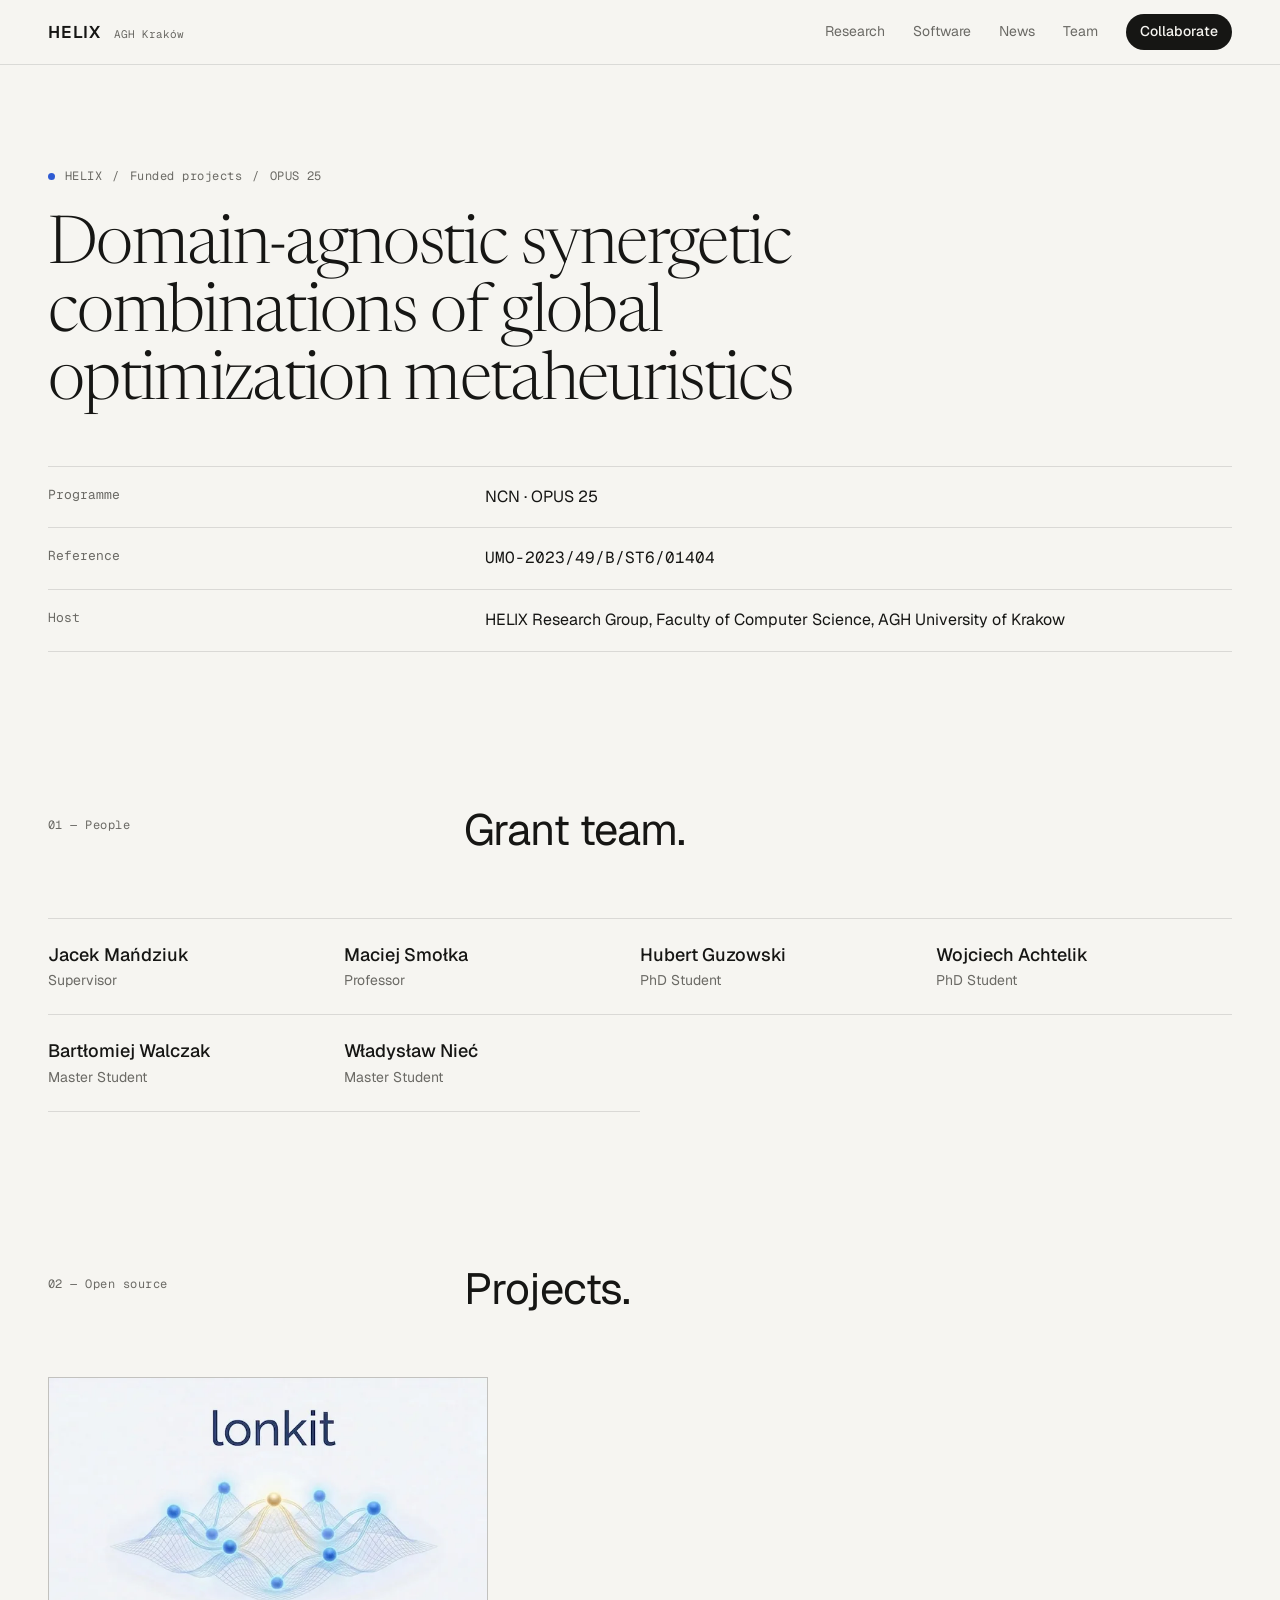
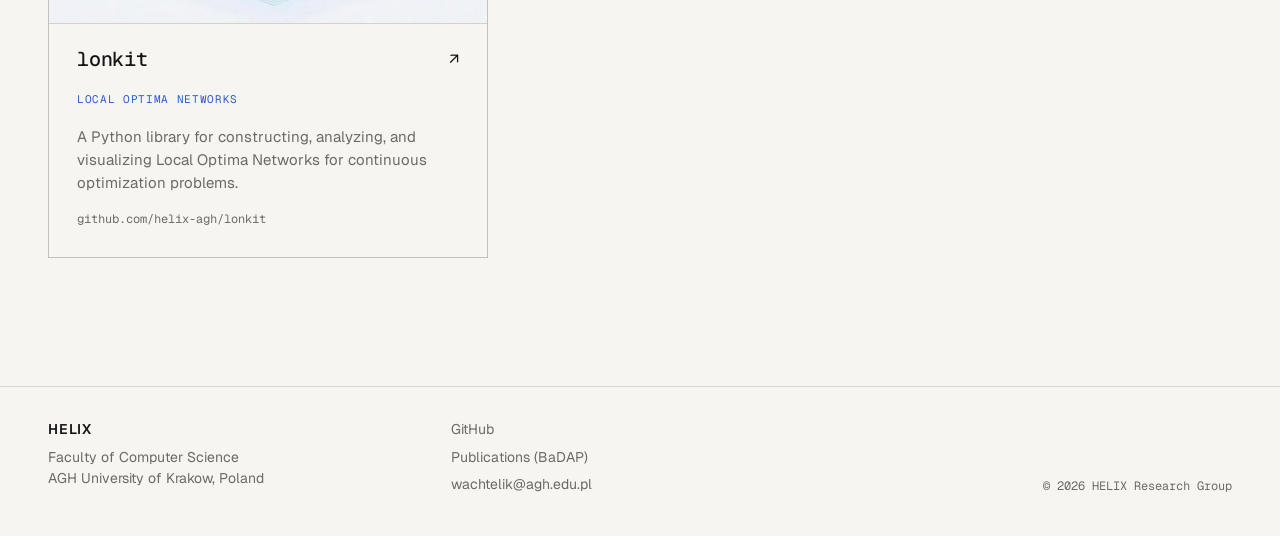
==== commit 256a0867: "feat: add project logos to Open Tools section; shorten heading" ====
--- a/opus25.html
+++ b/opus25.html
@@ -157,6 +157,7 @@
       </div>
       <div class="libs">
         <a class="lib" href="https://github.com/helix-agh/lonkit" target="_blank" rel="noopener">
+          <div class="lib-media"><img src="assets/projects/lonkit.webp" alt="lonkit logo" width="720" height="405" loading="lazy" decoding="async"></div>
           <div class="lib-top"><h3 class="lib-name">lonkit</h3><span aria-hidden="true">↗</span></div>
           <span class="lib-tag">Local Optima Networks</span>
           <p>A Python library for constructing, analyzing, and visualizing Local Optima Networks for continuous optimization problems.</p>
--- a/styles.css
+++ b/styles.css
@@ -119,6 +119,12 @@
 .libs { margin-top: 64px; display: grid; grid-template-columns: repeat(auto-fit, minmax(min(100%, 280px), 1fr)); gap: 1px; background: var(--line); border: 1px solid var(--line); }
 .lib { background: var(--bg); padding: 28px; display: flex; flex-direction: column; gap: 16px; min-height: 300px; transition: background .2s; }
 .lib:hover { background: var(--panel); color: var(--ink); }
+.lib-media { display: block; margin: -28px -28px 4px; aspect-ratio: 16 / 9; overflow: hidden; background: var(--panel); border-bottom: 1px solid var(--line); }
+.lib-media img { display: block; width: 100%; height: 100%; object-fit: cover; transition: transform .4s ease; }
+.lib:hover .lib-media img { transform: scale(1.03); }
+@media (prefers-reduced-motion: reduce) { .lib-media img { transition: none; } .lib:hover .lib-media img { transform: none; } }
+.lib-media-text { display: flex; align-items: center; justify-content: center; font-family: var(--mono); font-size: clamp(28px, 3vw, 40px); font-weight: 500; letter-spacing: -.02em; color: var(--ink); }
+.libs:has(> .lib:only-child) { max-width: 440px; }
 .lib-top { display: flex; justify-content: space-between; align-items: baseline; gap: 12px; }
 .lib-name { font-family: var(--mono); font-size: 20px; font-weight: 500; letter-spacing: -.01em; }
 .lib-tag { font-family: var(--mono); font-size: 11px; text-transform: uppercase; letter-spacing: .06em; color: var(--accent); }
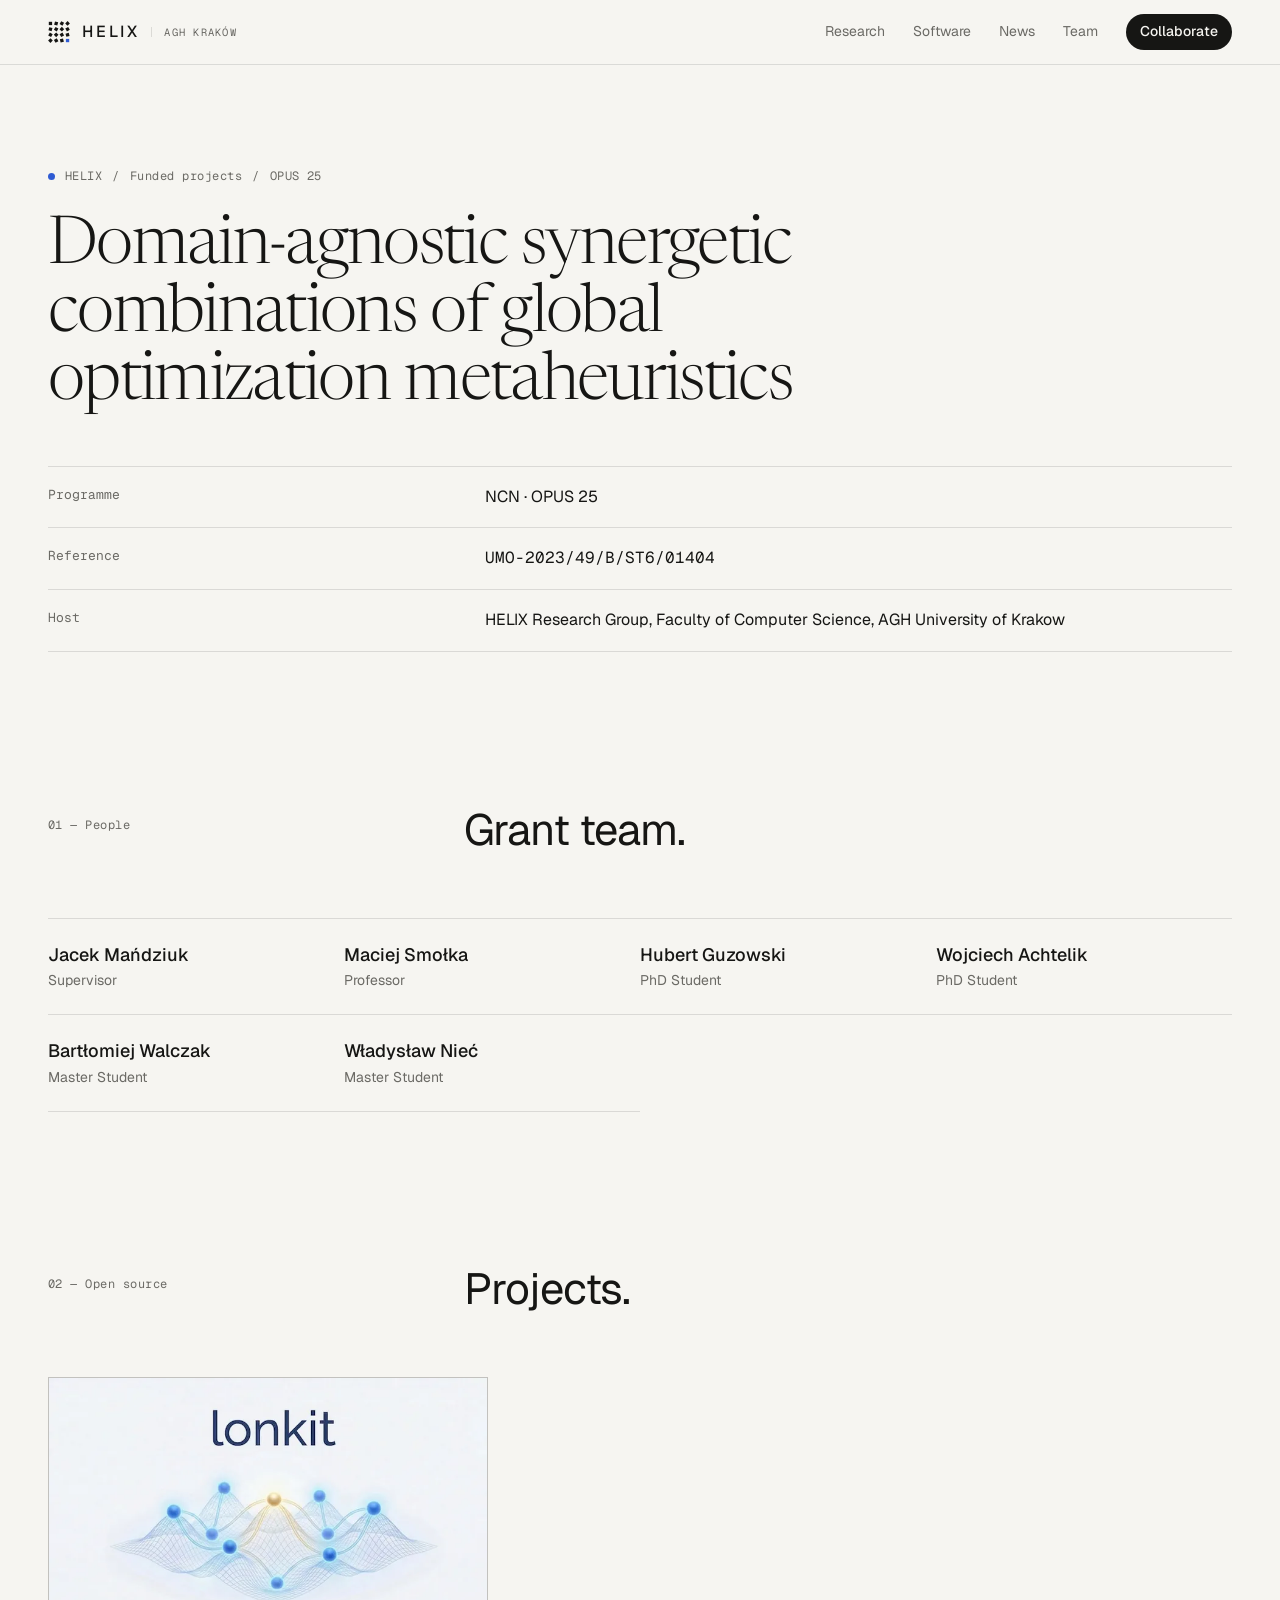
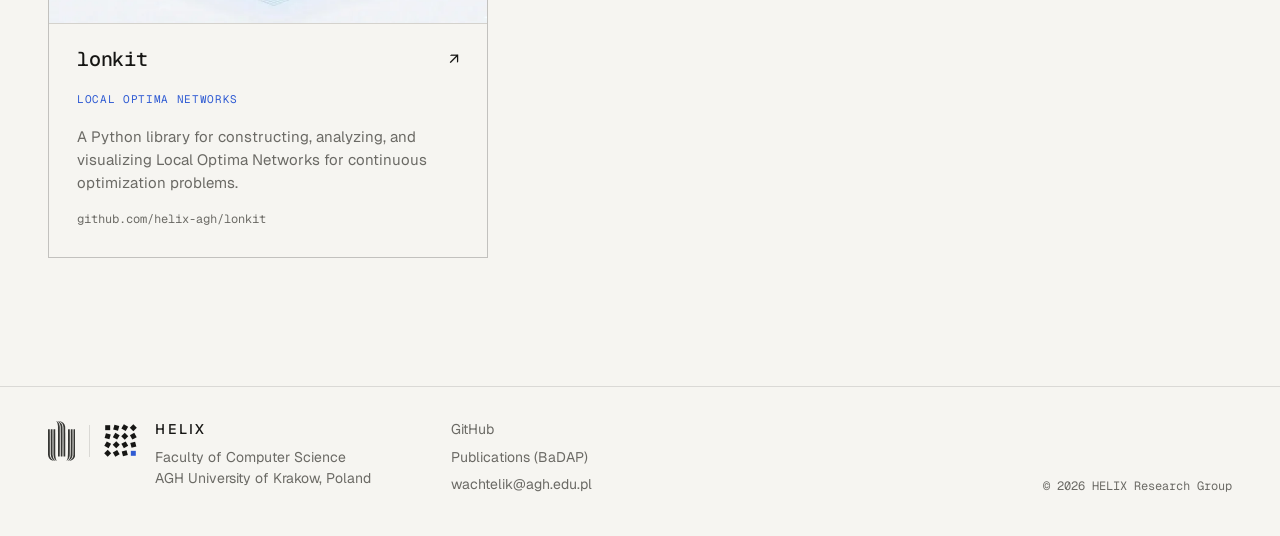
==== commit 09d79fb2: "Add HELIX logo: phase-grid mark in header, footer and favicon - assets/helix-mark.svg (auto light/da" ====
--- a/opus25.html
+++ b/opus25.html
@@ -10,7 +10,9 @@
   <meta name="theme-color" content="#f6f5f1" media="(prefers-color-scheme: light)">
   <meta name="theme-color" content="#0f0f0e" media="(prefers-color-scheme: dark)">
   <link rel="canonical" href="https://helix-agh.github.io/opus25.html">
-  <link rel="icon" type="image/png" href="assets/agh-tile.png">
+  <link rel="icon" type="image/svg+xml" href="assets/helix-mark.svg">
+  <link rel="icon" type="image/png" sizes="32x32" href="assets/favicon-32.png">
+  <link rel="apple-touch-icon" href="assets/apple-touch-icon.png">
   <meta property="og:locale" content="en_US">
   <meta property="og:type" content="article">
   <meta property="og:site_name" content="HELIX Research Group">
@@ -63,7 +65,7 @@
         "name": "HELIX Research Group",
         "alternateName": "HELIX Lab",
         "url": "https://helix-agh.github.io/",
-        "logo": { "@type": "ImageObject", "url": "https://helix-agh.github.io/assets/agh-tile.png" },
+        "logo": { "@type": "ImageObject", "url": "https://helix-agh.github.io/assets/helix-logo.png", "width": 512, "height": 512 },
         "parentOrganization": { "@type": "CollegeOrUniversity", "name": "AGH University of Krakow", "url": "https://www.agh.edu.pl/" }
       },
       {
@@ -111,6 +113,7 @@
   <header class="topbar">
     <div class="wrap">
       <a href="/" class="brand" aria-label="HELIX Research Group — home">
+        <img class="brand-mark" src="assets/helix-mark.svg" alt="" width="22" height="22">
         <span class="brand-name">HELIX</span>
         <span class="brand-sub">AGH Kraków</span>
       </a>
@@ -169,9 +172,16 @@
 
   <footer class="footer">
     <div class="wrap">
-      <div class="footer-col">
-        <span class="footer-brand">HELIX</span>
-        <address style="font-style:normal">Faculty of Computer Science<br>AGH University of Krakow, Poland</address>
+      <div class="footer-col footer-id">
+        <div class="footer-logos">
+          <a class="footer-agh" href="https://www.agh.edu.pl/en" target="_blank" rel="noopener" aria-label="AGH University of Krakow"><svg class="agh-sign" viewBox="0.0 0.0 818.7 1197.6" aria-hidden="true" focusable="false"><path transform="translate(-21.103195,1238.961853) scale(0.100000,-0.100000)" d="M3530 12381 c0 -5 19 -19 43 -31 250 -131 362 -200 511 -317 91 -72 258 -240 319 -321 59 -78 117 -160 117 -166 0 -2 17 -33 38 -67 148 -248 257 -636 283 -1009 4 -69 8 -2049 9 -4401 0 -3614 2 -4278 14 -4288 9 -8 88 -11 267 -9 l254 3 0 4345 c0 4471 0 4416 -36 4615 -81 446 -248 784 -524 1058 -206 205 -405 329 -745 463 -51 20 -182 58 -285 83 -49 12 -116 29 -147 37 -65 16 -118 18 -118 5zM2730 12352 c0 -6 30 -54 66 -109 196 -289 324 -717 375 -1248 6 -66 16 -156 21 -200 7 -52 12 -1665 14 -4539 3 -3213 8 -4463 15 -4473 14 -15 514 -19 523 -4 11 17 6 8721 -4 8811 -5 47 -14 130 -20 185 -20 190 -89 488 -145 620 -7 17 -16 41 -20 55 -49 162 -255 473 -412 621 -151 142 -413 320 -413 281zM3100 12351 c0 -5 24 -28 53 -51 327 -260 536 -545 701 -955 36 -90 91 -297 122 -455 50 -261 47 -29 53 -4725 3 -2403 10 -4376 14 -4382 11 -18 497 -19 515 -1 15 15 17 8523 2 8733 -9 135 -38 323 -66 435 -38 152 -65 232 -121 358 -13 29 -23 54 -23 57 0 15 -133 233 -180 295 -208 274 -528 507 -885 645 -38 14 -84 33 -102 41 -35 16 -83 19 -83 5zM221 9937 c-18 -22 -10 -7614 8 -7717 46 -268 66 -353 117 -505 211 -636 735 -1080 1474 -1250 223 -51 242 -55 251 -49 9 5 -67 63 -83 64 -4 0 -71 37 -150 81 -489 278 -814 671 -964 1164 -50 164 -71 267 -104 515 -5 37 -10 1713 -10 3860 0 3038 -3 3800 -13 3820 l-13 25 -250 3 c-204 2 -253 0 -263 -11zM1046 9928 c-14 -20 -16 -390 -16 -3728 0 -2175 4 -3769 10 -3860 20 -327 88 -618 204 -873 207 -454 602 -794 1156 -997 144 -52 147 -35 14 70 -499 393 -769 959 -829 1736 -13 176 -15 660 -15 3918 0 2543 -3 3723 -10 3737 -10 18 -24 19 -255 19 -241 0 -244 0 -259 -22zM1868 9939 c-29 -17 -27 -7488 2 -7784 30 -310 73 -508 165 -765 131 -363 417 -706 758 -906 99 -58 100 -48 10 84 -240 350 -374 916 -403 1707 -5 127 -9 1898 -10 3937 0 3356 -1 3708 -16 3722 -19 19 -475 24 -506 5zM6226 9934 c-15 -14 -16 -371 -16 -3782 0 -4091 -1 -4128 -61 -4522 -28 -185 -41 -258 -55 -319 -80 -342 -152 -525 -292 -739 -40 -63 -71 -116 -68 -120 23 -22 300 173 431 303 156 157 329 427 400 625 94 263 133 439 165 734 20 183 20 257 20 3998 0 2824 -3 3814 -11 3824 -18 22 -491 20 -513 -2zM7050 9940 c-13 -8 -16 -451 -21 -3847 -6 -4123 -3 -3928 -54 -4183 -107 -540 -292 -900 -637 -1235 -62 -61 -143 -135 -181 -165 -99 -79 -77 -90 68 -32 28 11 75 30 105 42 298 118 584 322 798 570 233 271 398 729 432 1198 14 194 14 7617 0 7643 -10 18 -24 19 -253 19 -135 0 -249 -4 -257 -10zM7868 9939 c-17 -9 -18 -199 -18 -3742 -1 -2053 -5 -3790 -9 -3862 -56 -854 -463 -1481 -1196 -1839 -65 -32 -120 -72 -108 -79 9 -5 135 20 286 57 654 161 1126 530 1366 1066 85 188 138 385 188 695 17 104 18 320 21 3878 1 2072 -1 3782 -6 3800 l-8 32 -250 2 c-157 2 -255 -1 -266 -8z" fill="currentColor"/></svg></a>
+          <span class="footer-logo-sep" aria-hidden="true"></span>
+          <img class="footer-mark" src="assets/helix-mark.svg" alt="HELIX" width="33" height="33">
+        </div>
+        <div class="footer-col">
+          <span class="footer-brand">HELIX</span>
+          <address style="font-style:normal">Faculty of Computer Science<br>AGH University of Krakow, Poland</address>
+        </div>
       </div>
       <div class="footer-col">
         <a href="https://github.com/helix-agh" target="_blank" rel="noopener">GitHub</a>
--- a/styles.css
+++ b/styles.css
@@ -57,9 +57,10 @@
   border-bottom: 1px solid var(--line);
 }
 .topbar .wrap { height: 64px; display: flex; align-items: center; justify-content: space-between; gap: 24px; }
-.brand { display: flex; align-items: baseline; gap: 12px; }
-.brand-name { font-weight: 600; font-size: 17px; letter-spacing: .08em; }
-.brand-sub { font-family: var(--mono); font-size: 11px; color: var(--muted); }
+.brand { display: flex; align-items: center; gap: 12px; }
+.brand-mark { width: 22px; height: 22px; flex: none; }
+.brand-name { font-weight: 500; font-size: 16px; letter-spacing: .18em; line-height: 1; }
+.brand-sub { font-family: var(--mono); font-size: 10.5px; letter-spacing: .12em; text-transform: uppercase; color: var(--muted); line-height: 1; padding-left: 12px; border-left: 1px solid var(--line); }
 .nav-links { display: flex; align-items: center; gap: clamp(14px, 2.2vw, 28px); font-size: 14px; }
 .nav-links a { color: var(--muted); }
 .nav-links a:hover { color: var(--ink); }
@@ -114,6 +115,8 @@
 .news-body a:hover { text-decoration-color: currentColor; }
 .news-body pre { margin: 0; padding: 12px 14px; background: var(--panel); border-radius: 4px; overflow-x: auto; font: 13px/1.5 var(--mono); }
 .news-body code { font-family: var(--mono); font-size: .9em; }
+.news-media { margin: 6px 0; max-width: 680px; }
+.news-media img { display: block; width: 100%; height: auto; aspect-ratio: 16 / 9; object-fit: cover; border-radius: 4px; background: var(--panel); }
 
 /* Libraries */
 .libs { margin-top: 64px; display: grid; grid-template-columns: repeat(auto-fit, minmax(min(100%, 280px), 1fr)); gap: 1px; background: var(--line); border: 1px solid var(--line); }
@@ -121,8 +124,9 @@
 .lib:hover { background: var(--panel); color: var(--ink); }
 .lib-media { display: block; margin: -28px -28px 4px; aspect-ratio: 16 / 9; overflow: hidden; background: var(--panel); border-bottom: 1px solid var(--line); }
 .lib-media img { display: block; width: 100%; height: 100%; object-fit: cover; transition: transform .4s ease; }
-.lib:hover .lib-media img { transform: scale(1.03); }
-@media (prefers-reduced-motion: reduce) { .lib-media img { transition: none; } .lib:hover .lib-media img { transform: none; } }
+.lib-media svg { display: block; width: 100%; height: 100%; color: var(--ink); transition: transform .4s ease; }
+.lib:hover .lib-media img, .lib:hover .lib-media svg { transform: scale(1.03); }
+@media (prefers-reduced-motion: reduce) { .lib-media img, .lib-media svg { transition: none; } .lib:hover .lib-media img, .lib:hover .lib-media svg { transform: none; } }
 .lib-media-text { display: flex; align-items: center; justify-content: center; font-family: var(--mono); font-size: clamp(28px, 3vw, 40px); font-weight: 500; letter-spacing: -.02em; color: var(--ink); }
 .libs:has(> .lib:only-child) { max-width: 440px; }
 .lib-top { display: flex; justify-content: space-between; align-items: baseline; gap: 12px; }
@@ -166,7 +170,14 @@
 .footer { border-top: 1px solid var(--line); }
 .footer .wrap { padding-top: 32px; padding-bottom: 40px; display: grid; grid-template-columns: repeat(auto-fit, minmax(min(100%, 220px), 1fr)); gap: 24px; font-size: 14px; color: var(--muted); }
 .footer-col { display: flex; flex-direction: column; gap: 6px; }
-.footer-brand { color: var(--ink); font-weight: 600; letter-spacing: .08em; }
+.footer-id { flex-direction: row; align-items: flex-start; gap: 18px; }
+.footer-logos { display: flex; align-items: center; gap: 14px; flex: none; padding-top: 2px; }
+.footer-logo-sep { width: 1px; height: 32px; background: var(--line); }
+.footer-agh { color: var(--ink); opacity: .85; line-height: 0; }
+.footer-agh:hover { color: var(--ink); opacity: 1; }
+.agh-sign { display: block; height: 40px; width: auto; }
+.footer-brand { color: var(--ink); font-weight: 500; letter-spacing: .18em; }
+.footer-mark { display: block; width: 33px; height: 33px; flex: none; }
 .footer-copy { font-family: var(--mono); font-size: 12px; align-self: end; justify-self: end; }
 @media (max-width: 760px) { .footer-copy { justify-self: start; } }
 
